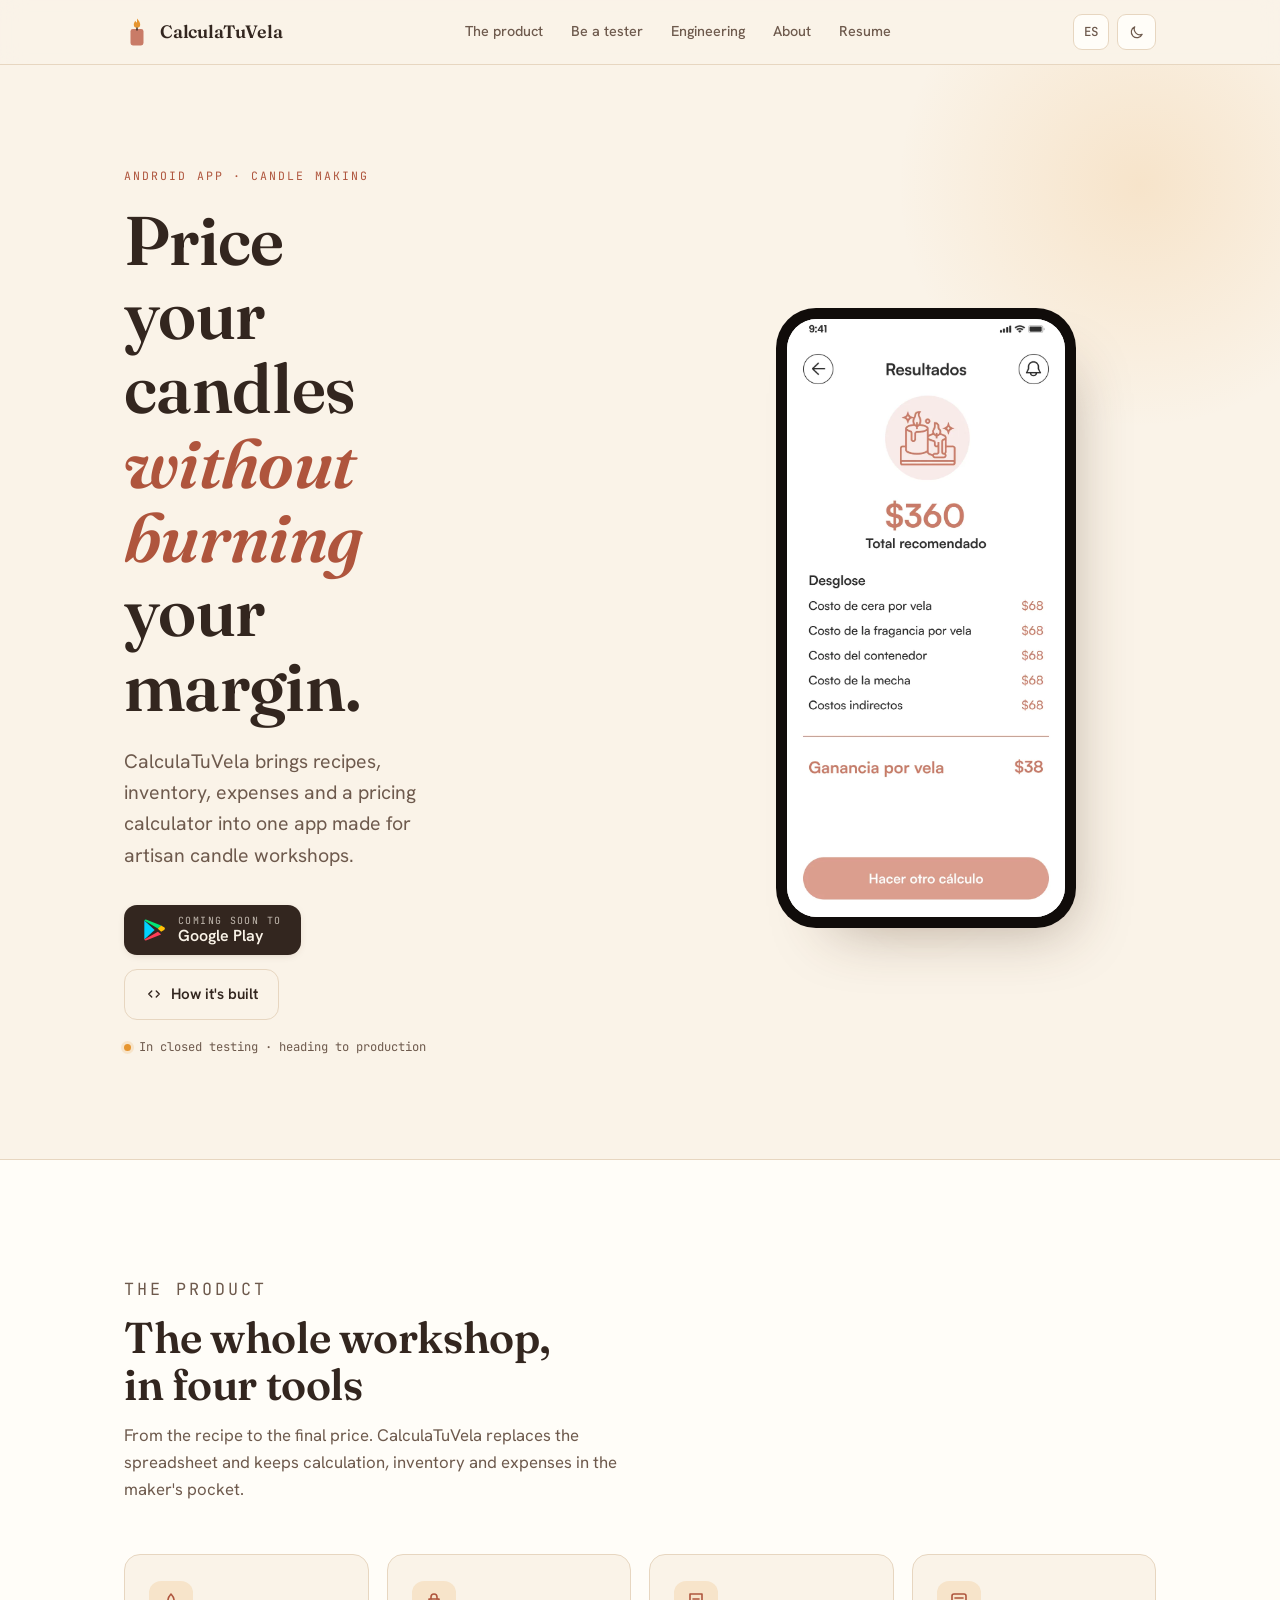
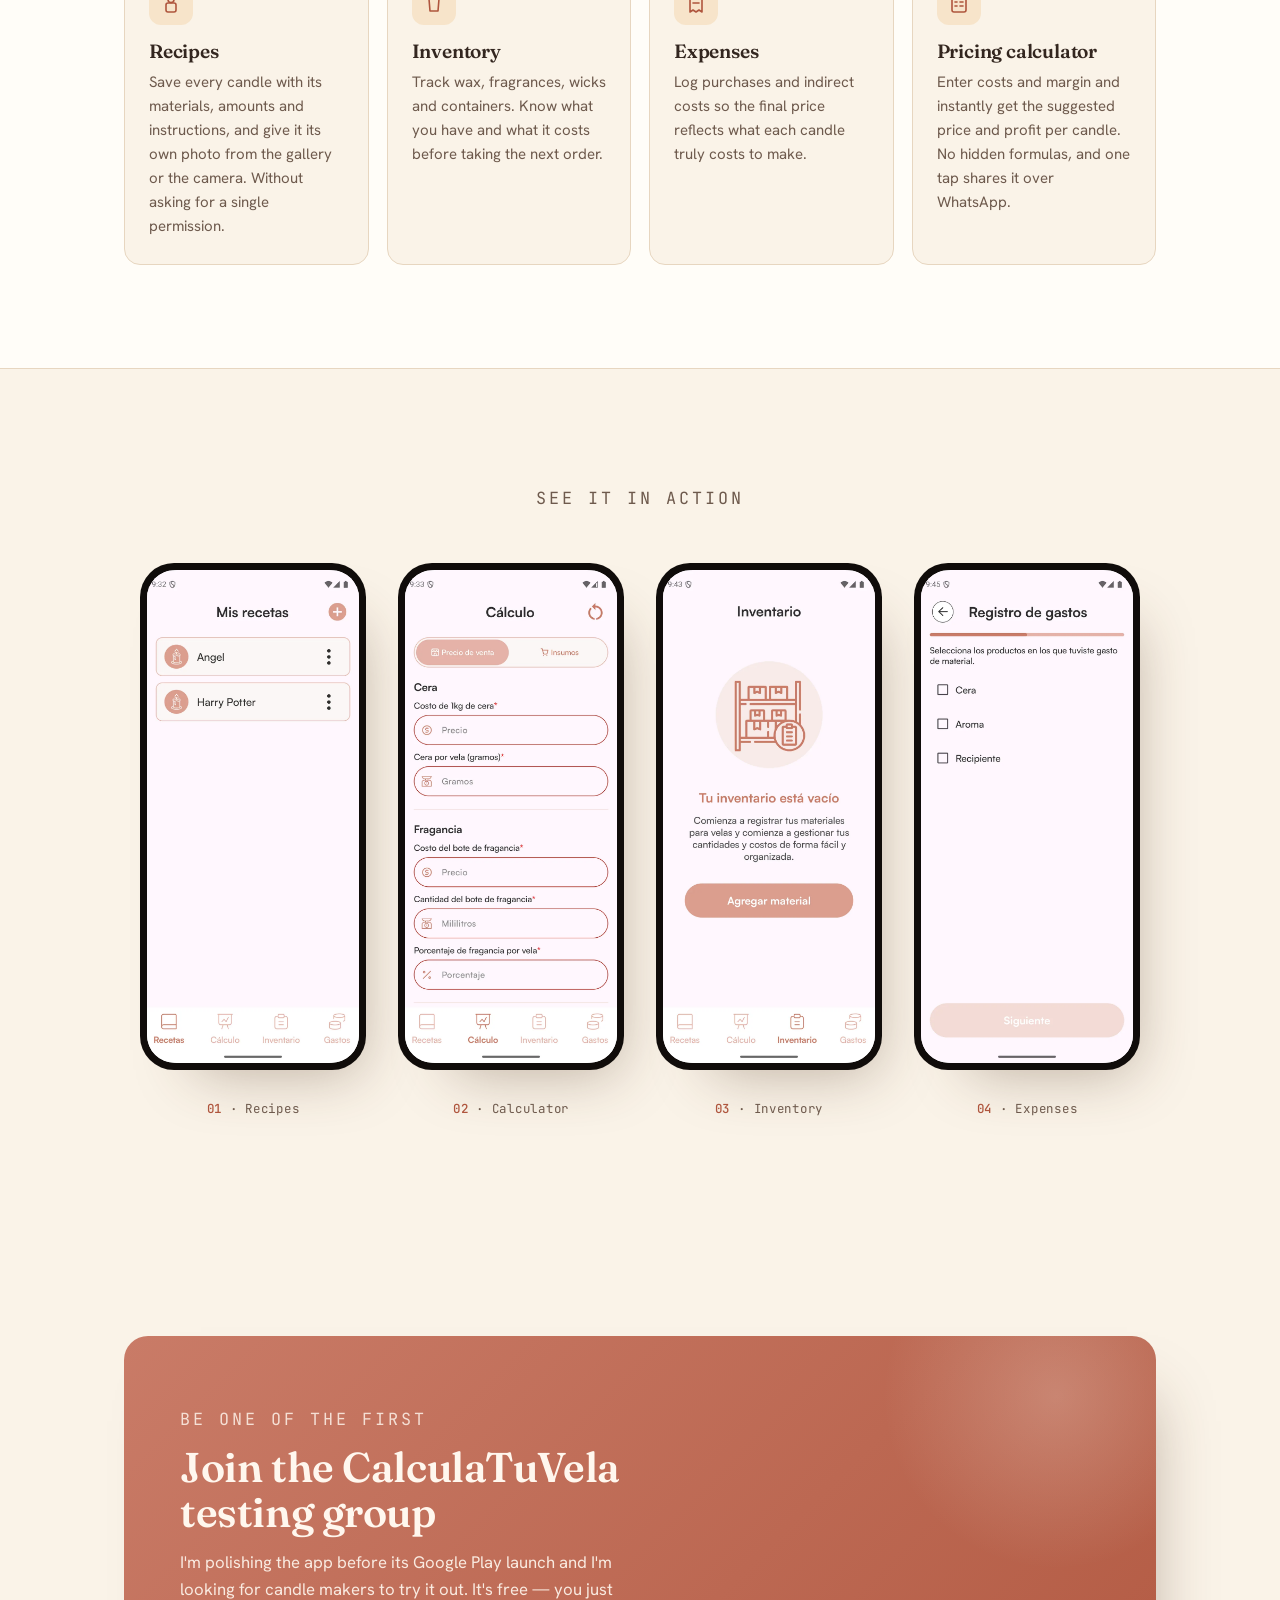
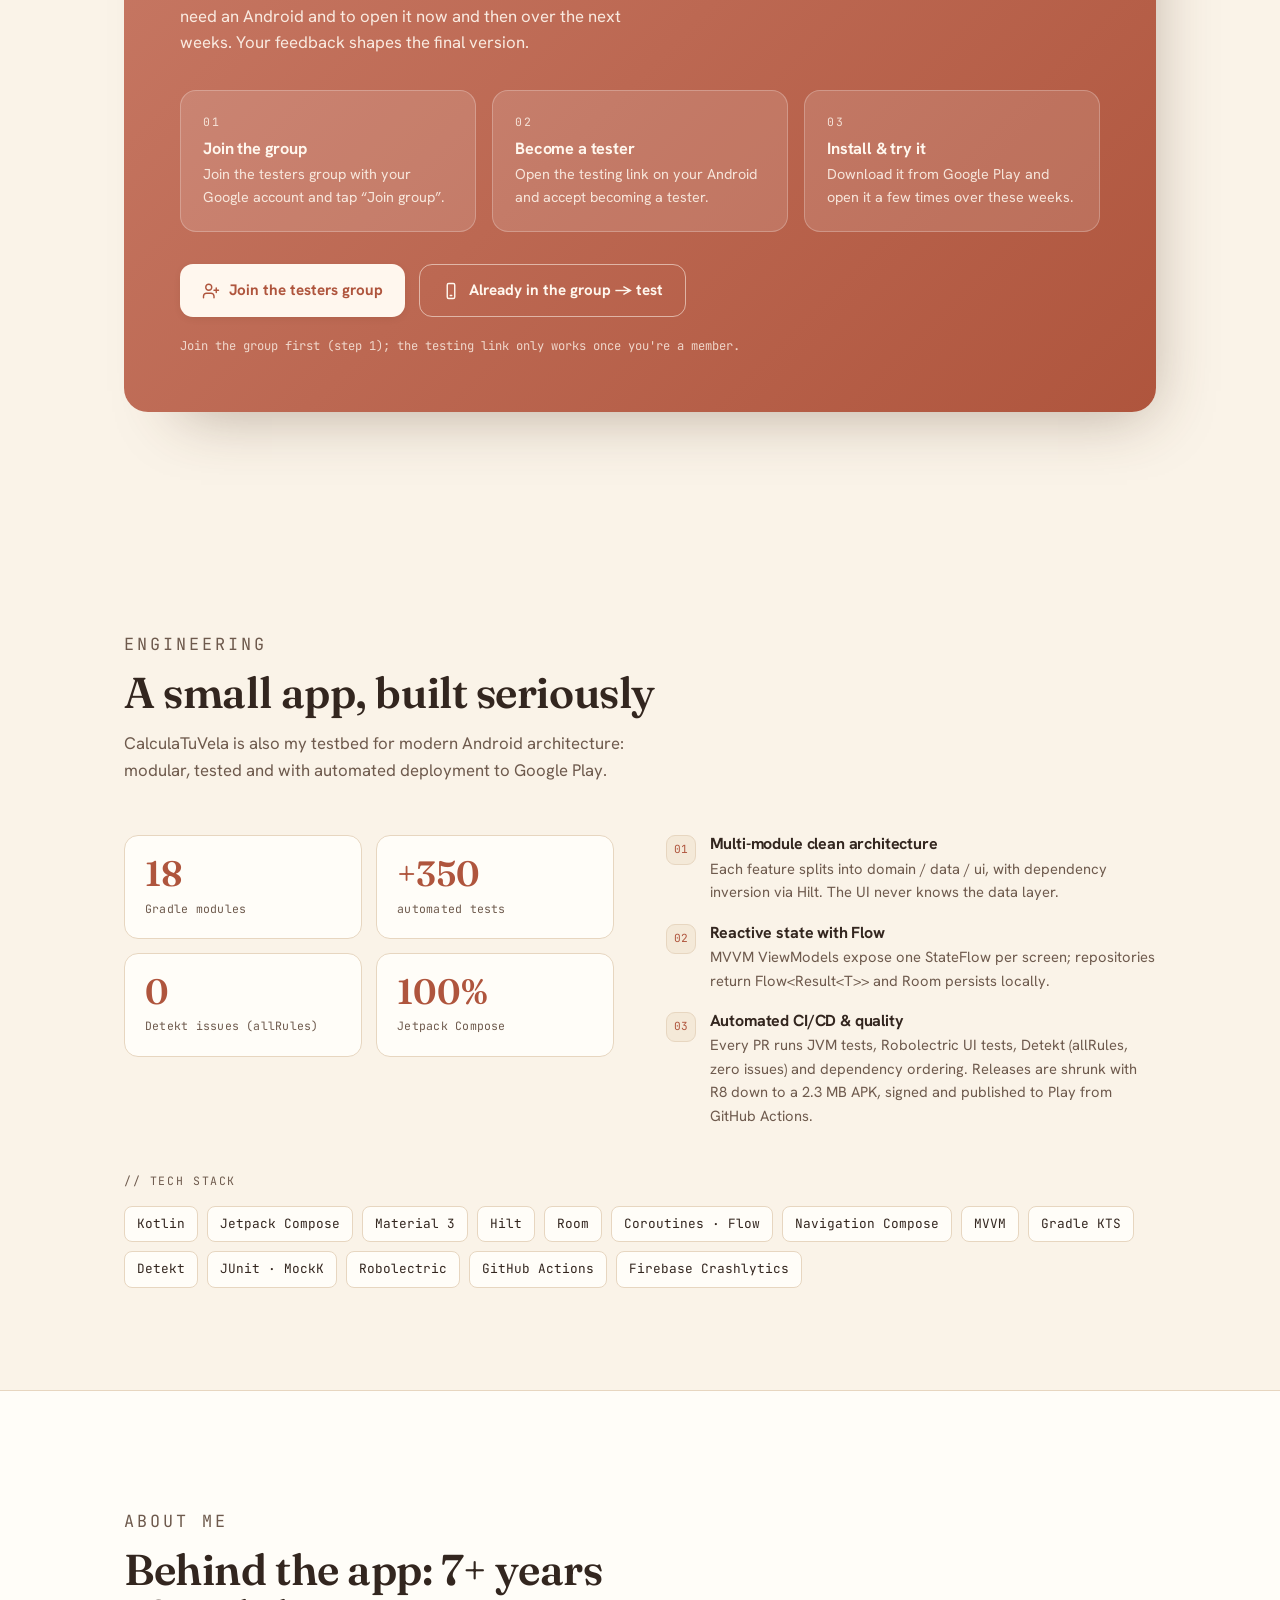
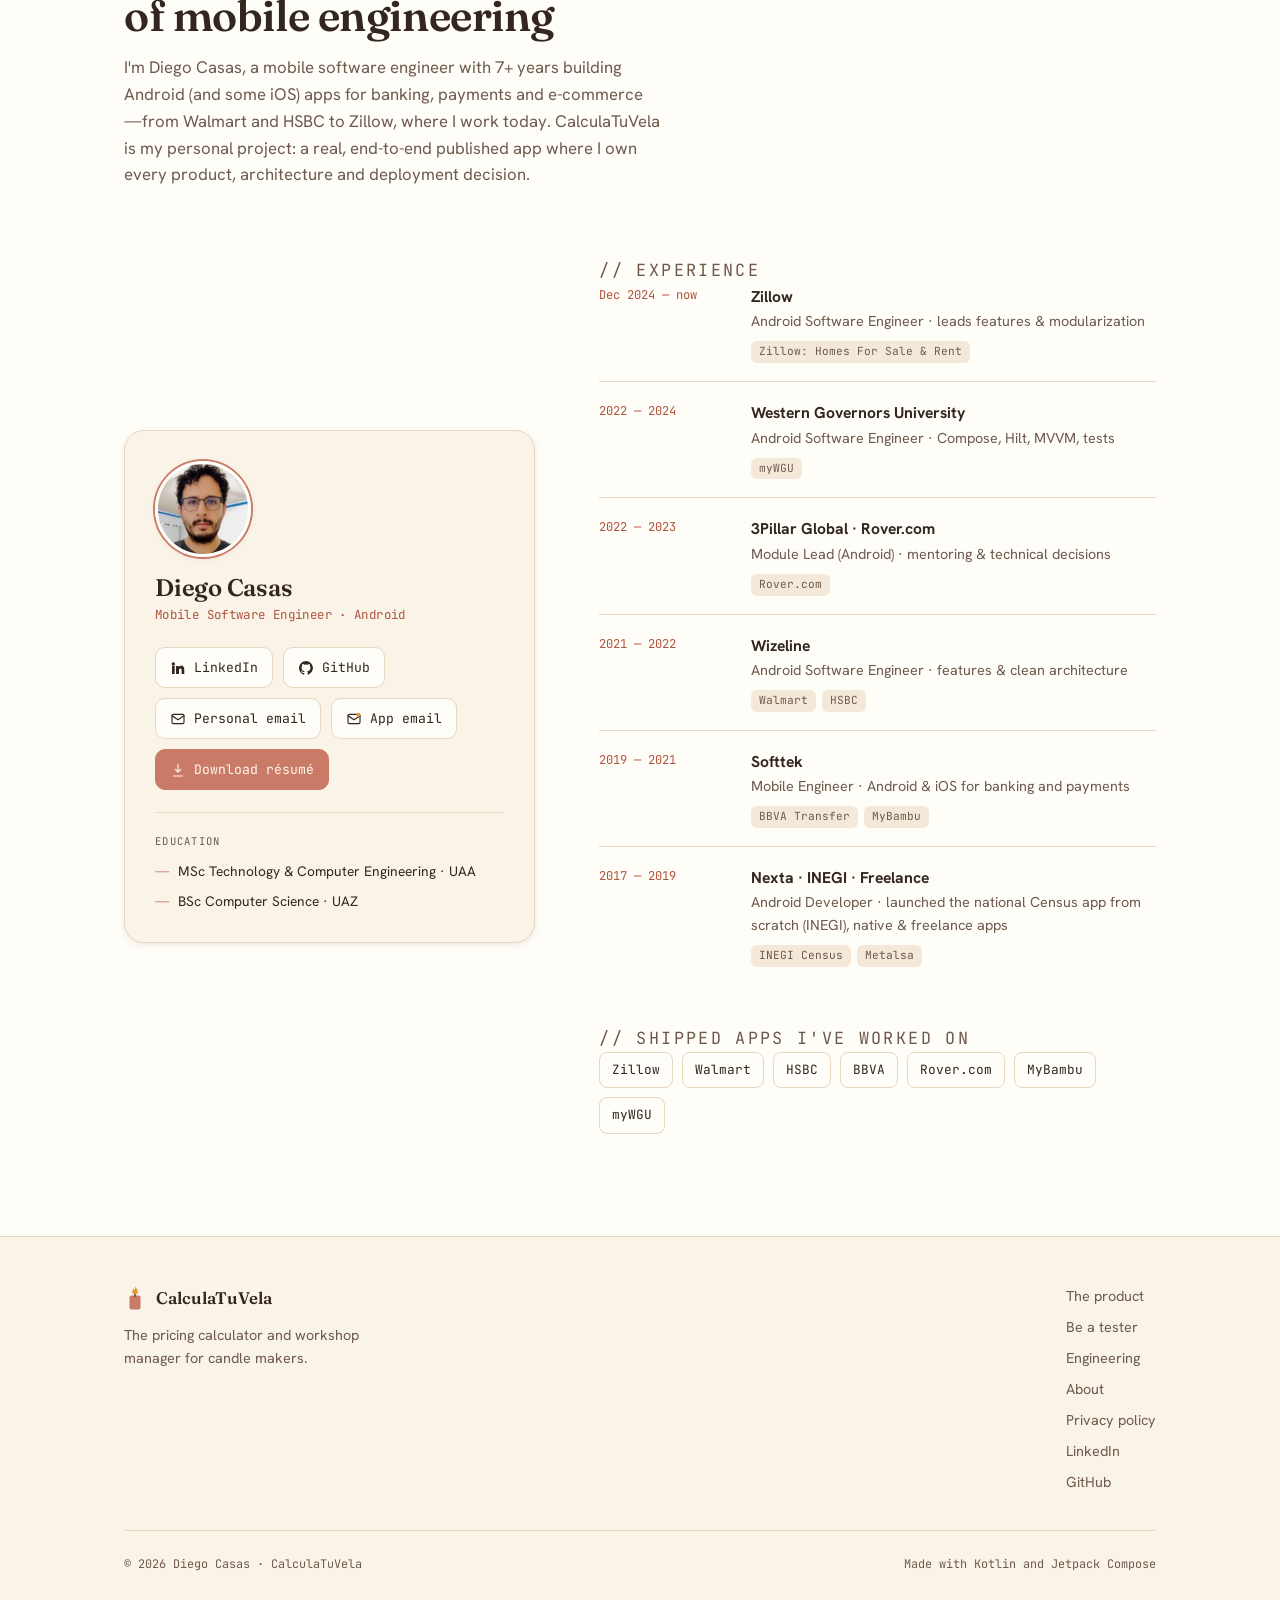
==== en/index.html @ ce098d26 "Add static English pages, social previews and lighter images - Generate en/index.html and en/privacy" ====
<!DOCTYPE html>
<html lang="en">
<head>
<meta charset="UTF-8">
<meta name="viewport" content="width=device-width, initial-scale=1.0">
<title>CalculaTuVela — App for candle makers · Diego Casas</title>
<meta name="description" content="CalculaTuVela: Android app to price candles and manage recipes, inventory and expenses for candle making. A project by Diego Casas, Android developer.">
<link rel="canonical" href="https://calculatuvela.github.io/en/">
<link rel="alternate" hreflang="es" href="https://calculatuvela.github.io/">
<link rel="alternate" hreflang="en" href="https://calculatuvela.github.io/en/">
<link rel="alternate" hreflang="x-default" href="https://calculatuvela.github.io/">
<meta property="og:type" content="website">
<meta property="og:site_name" content="CalculaTuVela">
<meta property="og:url" content="https://calculatuvela.github.io/en/">
<meta property="og:locale" content="en_US">
<meta property="og:locale:alternate" content="es_MX">
<meta property="og:title" content="CalculaTuVela — App for candle makers">
<meta property="og:description" content="Price your candles and run your workshop: recipes, inventory and expenses, in one app.">
<meta property="og:image" content="https://calculatuvela.github.io/assets/og-en.png">
<meta property="og:image:width" content="1200">
<meta property="og:image:height" content="630">
<meta property="og:image:alt" content="CalculaTuVela: Price your candles without burning your margin.">
<meta name="twitter:card" content="summary_large_image">
<meta name="theme-color" content="#FAF3E8" media="(prefers-color-scheme: light)">
<meta name="theme-color" content="#1A1411" media="(prefers-color-scheme: dark)">
<link rel="icon" href="../favicon.ico" sizes="32x32">
<link rel="icon" href="../favicon.svg" type="image/svg+xml">
<link rel="apple-touch-icon" href="../assets/apple-touch-icon.png">

<script>try { var t = localStorage.getItem('ctv-theme'); if (t) document.documentElement.setAttribute('data-theme', t); } catch (e) {}</script>
<link rel="preconnect" href="https://fonts.googleapis.com">
<link rel="preconnect" href="https://fonts.gstatic.com" crossorigin>
<link href="https://fonts.googleapis.com/css2?family=Fraunces:opsz,wght@9..144,400;9..144,500;9..144,600;9..144,900&family=Hanken+Grotesk:wght@400;500;600;700&family=JetBrains+Mono:wght@400;500&display=swap" rel="stylesheet">
<link rel="stylesheet" href="../assets/site.css">
<script src="../assets/site.js" defer></script>
<style>
  .eyebrow {
    font-family: var(--font-mono);
    font-size: 0.72rem;
    letter-spacing: 0.18em;
    text-transform: uppercase;
    color: var(--terracotta-ink);
    margin: 0;
  }

  /* ---------- Hero ---------- */
  .hero { position: relative; padding: clamp(48px, 8vw, 104px) 0 clamp(56px, 7vw, 96px); overflow: hidden; }
  .hero::before {
    content: ""; position: absolute; top: -140px; right: -120px; width: 520px; height: 520px;
    background: radial-gradient(circle, var(--flame-soft) 0%, transparent 66%);
    pointer-events: none; z-index: 0;
  }
  .hero-grid { position: relative; z-index: 1; display: grid; grid-template-columns: 1.05fr 0.95fr; gap: clamp(32px, 5vw, 72px); align-items: center; }
  .hero-copy { max-width: 34ch; }
  .hero h1 { font-size: clamp(2.6rem, 6vw, 4.3rem); font-weight: 600; margin: 18px 0 0; }
  .hero h1 .flame-word { position: relative; color: var(--terracotta-ink); font-style: italic; }
  .hero .lede { font-size: clamp(1.05rem, 1.6vw, 1.22rem); color: var(--ink-soft); margin: 22px 0 0; max-width: 42ch; }
  .cta-row { display: flex; flex-wrap: wrap; gap: 14px; margin-top: 34px; align-items: center; }
  .badge-soon {
    display: inline-flex; align-items: center; gap: 12px;
    background: var(--ink); color: var(--ground);
    padding: 11px 20px 11px 16px; border-radius: 13px; text-decoration: none;
    box-shadow: var(--shadow-sm); cursor: default;
  }
  .badge-soon .gp { width: 26px; height: 26px; flex-shrink: 0; }
  .badge-soon .bt { display: flex; flex-direction: column; line-height: 1.1; text-align: left; }
  .badge-soon .bt small { font-size: 0.62rem; letter-spacing: 0.14em; text-transform: uppercase; opacity: 0.72; font-family: var(--font-mono); }
  .badge-soon .bt strong { font-size: 1rem; font-weight: 600; }
  .btn-ghost {
    display: inline-flex; align-items: center; gap: 8px;
    padding: 12px 20px; border-radius: 13px; text-decoration: none;
    border: 1px solid var(--line); color: var(--ink); font-weight: 600; font-size: 0.95rem;
    transition: border-color .18s, background .18s;
  }
  .btn-ghost:hover { border-color: var(--terracotta); background: var(--surface); }
  .btn-ghost svg { width: 18px; height: 18px; }
  .hero-note { margin-top: 18px; font-family: var(--font-mono); font-size: 0.76rem; color: var(--ink-soft); display: flex; align-items: center; gap: 8px; }
  .hero-note .dot { width: 7px; height: 7px; border-radius: 50%; background: var(--flame); box-shadow: 0 0 0 3px var(--flame-soft); }

  /* ---------- Phone mockup ---------- */
  .phone-stage { display: flex; justify-content: center; position: relative; }
  .phone-stage::after {
    content: ""; position: absolute; inset: 10% 18% -6% 18%; z-index: -1;
    background: radial-gradient(ellipse at 50% 40%, var(--flame-soft), transparent 70%);
    filter: blur(10px);
  }
  .phone {
    width: min(300px, 78vw); aspect-ratio: 300 / 620;
    background: #100C0A; border-radius: 40px; padding: 11px;
    box-shadow: var(--shadow); position: relative; flex-shrink: 0;
  }
  .phone-screen { width: 100%; height: 100%; background: var(--surface); border-radius: 30px; overflow: hidden; display: flex; flex-direction: column; }
  .phone-shot { width: 100%; height: 100%; object-fit: cover; object-position: top center; border-radius: 30px; display: block; background: #fff; }
  .p-status { display: flex; justify-content: space-between; align-items: center; padding: 12px 18px 4px; font-family: var(--font-mono); font-size: 0.66rem; color: var(--ink-soft); }
  .p-status .sig { display: flex; gap: 4px; align-items: center; }
  .p-status .sig span { width: 4px; border-radius: 1px; background: var(--ink-soft); }
  .p-appbar { padding: 6px 18px 14px; }
  .p-appbar .k { font-family: var(--font-mono); font-size: 0.6rem; letter-spacing: 0.14em; text-transform: uppercase; color: var(--terracotta-ink); }
  .p-appbar h4 { font-family: var(--font-display); font-size: 1.15rem; margin: 2px 0 0; color: var(--ink); font-weight: 600; }
  .p-body { padding: 0 16px 16px; display: flex; flex-direction: column; gap: 10px; overflow: hidden; }
  .p-result {
    background: linear-gradient(135deg, var(--terracotta), var(--terracotta-ink));
    border-radius: 18px; padding: 16px 18px; color: #FFF7EE;
  }
  .p-result .lab { font-family: var(--font-mono); font-size: 0.6rem; letter-spacing: 0.12em; text-transform: uppercase; opacity: 0.85; }
  .p-result .big { font-family: var(--font-display); font-size: 2rem; font-weight: 600; margin-top: 2px; font-variant-numeric: tabular-nums; }
  .p-result .prof { display: flex; align-items: center; gap: 6px; margin-top: 8px; font-size: 0.72rem; background: rgba(255,255,255,0.16); width: fit-content; padding: 3px 9px; border-radius: 20px; }
  .p-lines { display: flex; flex-direction: column; gap: 2px; }
  .p-line { display: flex; justify-content: space-between; align-items: center; padding: 8px 4px; border-bottom: 1px solid var(--line); font-size: 0.78rem; }
  .p-line:last-child { border-bottom: none; }
  .p-line .nm { color: var(--ink-soft); display: flex; align-items: center; gap: 8px; }
  .p-line .nm i { width: 6px; height: 6px; border-radius: 50%; background: var(--terracotta); font-style: normal; }
  .p-line .vl { font-family: var(--font-mono); color: var(--ink); font-variant-numeric: tabular-nums; }

  /* ---------- Section frame ---------- */
  section { padding: clamp(56px, 8vw, 104px) 0; }
  .section-head { max-width: 60ch; margin-bottom: clamp(32px, 4vw, 52px); }
  .section-head h2 { font-size: clamp(1.9rem, 3.6vw, 2.7rem); margin-top: 12px; }
  .section-head p { color: var(--ink-soft); font-size: 1.05rem; margin: 14px 0 0; }
  .divider-band { border-top: 1px solid var(--line); }

  /* ---------- Features ---------- */
  #producto { background: var(--surface); border-top: 1px solid var(--line); border-bottom: 1px solid var(--line); }
  .feat-grid { display: grid; grid-template-columns: repeat(auto-fit, minmax(232px, 1fr)); gap: 18px; }
  .feat {
    background: var(--ground); border: 1px solid var(--line); border-radius: 16px; padding: 26px 24px;
    transition: transform .2s ease, border-color .2s ease, box-shadow .2s ease;
  }
  .feat:hover { transform: translateY(-4px); border-color: var(--terracotta); box-shadow: var(--shadow-sm); }
  .feat .ic { width: 44px; height: 44px; border-radius: 12px; background: var(--flame-soft); display: flex; align-items: center; justify-content: center; margin-bottom: 16px; }
  .feat .ic svg { width: 24px; height: 24px; stroke: var(--terracotta-ink); fill: none; stroke-width: 1.6; stroke-linecap: round; stroke-linejoin: round; }
  .feat h3 { font-size: 1.2rem; }
  .feat p { color: var(--ink-soft); font-size: 0.94rem; margin: 8px 0 0; }

  /* ---------- Gallery ---------- */
  #galeria { background: var(--ground); }
  .gallery { display: grid; grid-template-columns: repeat(4, 1fr); gap: clamp(16px, 3vw, 32px); max-width: 1000px; margin: 0 auto; }
  .shot-card { display: flex; flex-direction: column; align-items: center; gap: 16px; }
  .shot-frame {
    width: 100%; aspect-ratio: 1080 / 2424; background: #100C0A;
    border-radius: 34px; padding: 7px; box-shadow: var(--shadow);
    transition: transform .25s ease;
  }
  .shot-card:hover .shot-frame { transform: translateY(-6px); }
  .shot-frame img { width: 100%; height: 100%; object-fit: cover; object-position: top center; border-radius: 28px; display: block; background: #fff; }
  .shot-cap { font-family: var(--font-mono); font-size: 0.78rem; letter-spacing: 0.06em; color: var(--ink-soft); }
  .shot-cap b { color: var(--terracotta-ink); font-weight: 500; }
  @media (max-width: 900px) { .gallery { grid-template-columns: repeat(2, 1fr); max-width: 560px; gap: 28px; } }
  @media (max-width: 520px) { .gallery { grid-template-columns: 1fr; max-width: 300px; gap: 40px; } }

  /* ---------- Engineering ---------- */
  #ingenieria { background: var(--ground); }
  .eng-top { display: grid; grid-template-columns: 1fr 1fr; gap: clamp(28px, 4vw, 56px); align-items: start; }
  @media (max-width: 820px) { .eng-top { grid-template-columns: 1fr; } }
  .metrics { display: grid; grid-template-columns: repeat(2, 1fr); gap: 14px; }
  .metric { background: var(--surface); border: 1px solid var(--line); border-radius: 14px; padding: 20px; }
  .metric .n { font-family: var(--font-display); font-size: 2.2rem; font-weight: 600; color: var(--terracotta-ink); font-variant-numeric: tabular-nums; line-height: 1; }
  .metric .l { font-family: var(--font-mono); font-size: 0.72rem; color: var(--ink-soft); margin-top: 8px; letter-spacing: 0.02em; }
  .eng-points { display: flex; flex-direction: column; gap: 20px; }
  .ep { display: flex; gap: 14px; }
  .ep .bullet { flex-shrink: 0; width: 30px; height: 30px; border-radius: 9px; background: var(--surface-2); display: flex; align-items: center; justify-content: center; font-family: var(--font-mono); font-size: 0.7rem; color: var(--terracotta-ink); border: 1px solid var(--line); }
  .ep h3 { font-family: var(--font-body); font-size: 1rem; font-weight: 700; }
  .ep p { margin: 4px 0 0; color: var(--ink-soft); font-size: 0.92rem; }
  .stack { margin-top: 44px; }
  .stack .lab { font-family: var(--font-mono); font-size: 0.72rem; letter-spacing: 0.14em; text-transform: uppercase; color: var(--ink-soft); margin-bottom: 16px; }
  .chips { display: flex; flex-wrap: wrap; gap: 9px; }
  .chip {
    display: inline-block; text-decoration: none;
    font-family: var(--font-mono); font-size: 0.8rem; color: var(--ink);
    background: var(--surface); border: 1px solid var(--line); border-radius: 8px;
    padding: 7px 12px; transition: border-color .18s, color .18s;
  }
  a.chip { cursor: pointer; }
  .chip:hover { border-color: var(--terracotta); color: var(--terracotta-ink); }

  /* ---------- About ---------- */
  #sobre-mi { background: var(--surface); border-top: 1px solid var(--line); }
  .about-grid { display: grid; grid-template-columns: 0.85fr 1.15fr; gap: clamp(28px, 5vw, 64px); align-items: center; }
  @media (max-width: 760px) { .about-grid { grid-template-columns: 1fr; } }
  .about-card { background: var(--ground); border: 1px solid var(--line); border-radius: 20px; padding: 30px; box-shadow: var(--shadow-sm); }
  .avatar { width: 96px; height: 96px; border-radius: 50%; object-fit: cover; object-position: center top; display: block; margin-bottom: 18px; border: 3px solid var(--surface); box-shadow: 0 0 0 2px var(--terracotta), var(--shadow-sm); }
  .about-card h3 { font-size: 1.5rem; }
  .about-card .role { font-family: var(--font-mono); font-size: 0.78rem; color: var(--terracotta-ink); margin: 4px 0 0; letter-spacing: 0.03em; }
  .about-links { display: flex; flex-wrap: wrap; gap: 10px; margin-top: 22px; }
  .about-links a { display: inline-flex; align-items: center; gap: 8px; font-family: var(--font-mono); font-size: 0.82rem; text-decoration: none; color: var(--ink); border: 1px solid var(--line); background: var(--surface); padding: 9px 14px; border-radius: 10px; transition: border-color .18s, color .18s; }
  .about-links a:hover { border-color: var(--terracotta); color: var(--terracotta-ink); }
  .about-links a svg { width: 16px; height: 16px; }
  .about-links a.cv-btn { background: var(--terracotta); border-color: var(--terracotta); color: #FFF7EE; }
  .about-links a.cv-btn:hover { background: var(--terracotta-ink); border-color: var(--terracotta-ink); color: #FFF7EE; }
  .about-copy h2 { font-size: clamp(1.8rem, 3.4vw, 2.5rem); }
  .about-copy p { color: var(--ink-soft); font-size: 1.05rem; margin: 18px 0 0; }
  .card-edu { margin-top: 22px; padding-top: 20px; border-top: 1px solid var(--line); }
  .card-edu .lab { font-family: var(--font-mono); font-size: 0.66rem; letter-spacing: 0.12em; text-transform: uppercase; color: var(--ink-soft); margin-bottom: 10px; }
  .card-edu ul { list-style: none; margin: 0; padding: 0; display: flex; flex-direction: column; gap: 8px; }
  .card-edu li { font-size: 0.86rem; color: var(--ink); display: flex; gap: 8px; }
  .card-edu li i { color: var(--terracotta); font-style: normal; flex-shrink: 0; }

  .lab-mono { font-family: var(--font-mono); font-size: 0.72rem; letter-spacing: 0.14em; text-transform: uppercase; color: var(--ink-soft); margin: 0 0 16px; }
  .timeline { list-style: none; margin: 0; padding: 0; }
  .tl-item { display: grid; grid-template-columns: 132px 1fr; gap: 20px; padding: 18px 0; border-top: 1px solid var(--line); }
  .tl-item:first-child { border-top: none; padding-top: 0; }
  .tl-when { font-family: var(--font-mono); font-size: 0.76rem; color: var(--terracotta-ink); padding-top: 2px; }
  .tl-role { font-weight: 700; font-size: 0.98rem; color: var(--ink); }
  .tl-co { color: var(--ink-soft); font-size: 0.9rem; margin-top: 1px; }
  .tl-apps { margin-top: 8px; display: flex; flex-wrap: wrap; gap: 6px; }
  .tl-apps span { font-family: var(--font-mono); font-size: 0.7rem; color: var(--ink-soft); background: var(--surface-2); border-radius: 6px; padding: 2px 8px; }
  .apps-block { margin-top: 40px; }
  @media (max-width: 560px) { .tl-item { grid-template-columns: 1fr; gap: 6px; } }

  /* ---------- Testers CTA ---------- */
  #testers { background: var(--ground); }
  .testers-card {
    position: relative; overflow: hidden;
    background: linear-gradient(135deg, var(--terracotta), var(--terracotta-ink));
    border-radius: 24px; padding: clamp(30px, 5vw, 56px); color: #FFF7EE;
    box-shadow: var(--shadow);
  }
  .testers-card::before {
    content: ""; position: absolute; top: -120px; right: -80px; width: 360px; height: 360px;
    background: radial-gradient(circle, rgba(255,247,238,0.22), transparent 68%);
    pointer-events: none;
  }
  .testers-head { position: relative; z-index: 1; max-width: 52ch; }
  .testers-head .eyebrow { color: rgba(255,247,238,0.82); }
  .testers-head h2 { color: #FFF7EE; font-size: clamp(1.8rem, 3.4vw, 2.6rem); margin-top: 12px; }
  .testers-head p { color: rgba(255,247,238,0.9); font-size: 1.05rem; margin: 14px 0 0; }
  .tester-steps { position: relative; z-index: 1; display: grid; grid-template-columns: repeat(3, 1fr); gap: 16px; margin-top: 34px; }
  @media (max-width: 720px) { .tester-steps { grid-template-columns: 1fr; } }
  .tstep { background: rgba(255,255,255,0.13); border: 1px solid rgba(255,255,255,0.24); border-radius: 16px; padding: 22px; }
  .tstep .num { font-family: var(--font-mono); font-size: 0.72rem; letter-spacing: 0.14em; opacity: 0.82; }
  .tstep h3 { color: #FFF7EE; font-family: var(--font-body); font-size: 1.02rem; font-weight: 700; margin: 8px 0 0; }
  .tstep p { color: rgba(255,247,238,0.86); font-size: 0.9rem; margin: 6px 0 0; }
  .tester-cta { position: relative; z-index: 1; display: flex; flex-wrap: wrap; gap: 14px; margin-top: 32px; }
  .tbtn {
    display: inline-flex; align-items: center; gap: 9px; text-decoration: none;
    padding: 13px 22px; border-radius: 13px; font-weight: 700; font-size: 0.95rem;
    transition: transform .18s, background .18s, border-color .18s;
  }
  .tbtn svg { width: 18px; height: 18px; }
  .tbtn-primary { background: #FFF7EE; color: var(--terracotta-ink); box-shadow: var(--shadow-sm); }
  .tbtn-primary:hover { transform: translateY(-2px); background: #fff; }
  .tbtn-ghost { border: 1px solid rgba(255,247,238,0.55); color: #FFF7EE; }
  .tbtn-ghost:hover { border-color: #FFF7EE; background: rgba(255,255,255,0.12); }
  .tester-note { position: relative; z-index: 1; margin: 20px 0 0; font-family: var(--font-mono); font-size: 0.76rem; color: rgba(255,247,238,0.78); }

  /* ---------- Footer ---------- */
  footer { background: var(--ground); border-top: 1px solid var(--line); padding: 48px 0 40px; }
  .foot-grid { display: flex; flex-wrap: wrap; justify-content: space-between; gap: 24px; align-items: flex-start; }
  .foot-brand { display: flex; align-items: center; gap: 10px; font-family: var(--font-display); font-weight: 600; font-size: 1.05rem; }
  .foot-brand .mark { width: 22px; height: 26px; }
  .foot-links { display: flex; flex-direction: column; gap: 8px; }
  .foot-links a { color: var(--ink-soft); text-decoration: none; font-size: 0.9rem; }
  .foot-links a:hover { color: var(--terracotta-ink); }
  .foot-bottom { margin-top: 36px; padding-top: 24px; border-top: 1px solid var(--line); font-family: var(--font-mono); font-size: 0.74rem; color: var(--ink-soft); display: flex; flex-wrap: wrap; gap: 8px 18px; justify-content: space-between; }

  @media (max-width: 860px) {
    .hero-grid { grid-template-columns: 1fr; }
    .hero-copy { max-width: none; order: 1; }
    .phone-stage { order: 0; margin-bottom: 8px; }
    .hero h1 { max-width: 14ch; }
  }
</style>
</head>
<body>

<!-- Reusable candle wordmark mark -->
<svg width="0" height="0" style="position:absolute" aria-hidden="true">
  <defs>
    <symbol id="candle-mark" viewBox="0 0 26 30">
      <path class="flame-anim" d="M13 1.5c2.2 2.4 3.2 4.2 3.2 6.1a3.2 3.2 0 0 1-6.4 0c0-1.4.6-2.6 1.6-3.9.4 1 .9 1.5 1.6 1.8 0-1.4 0-2.6-.0-4.1z" fill="var(--flame)"/>
      <rect x="6.5" y="12" width="13" height="16.5" rx="2.4" fill="var(--terracotta)"/>
      <line x1="13" y1="11" x2="13" y2="13" stroke="var(--ink)" stroke-width="1.4" stroke-linecap="round"/>
    </symbol>
  </defs>
</svg>

<header class="site">
  <div class="wrap nav">
    <a class="brand" href="#top" aria-label="CalculaTuVela — home">
      <svg class="mark" aria-hidden="true"><use href="#candle-mark"/></svg>
      CalculaTuVela
    </a>
    <nav class="nav-links" aria-label="Main">
      <a href="#producto">The product</a>
      <a href="#testers">Be a tester</a>
      <a href="#ingenieria">Engineering</a>
      <a href="#sobre-mi">About</a>
      <a href="../cv.html">Resume</a>
    </nav>
    <div class="nav-tools">
      <a class="toolbtn lang-switch" href="../" hreflang="es" lang="es" aria-label="Leer en español">ES</a>
      <button class="toolbtn" id="theme-toggle" type="button" aria-label="Toggle light/dark theme">
        <svg id="theme-icon" viewBox="0 0 24 24" fill="none" stroke="currentColor" stroke-width="1.7" stroke-linecap="round" stroke-linejoin="round"></svg>
      </button>
    </div>
  </div>
</header>

<main id="top">

<!-- HERO -->
<section class="hero">
  <div class="wrap hero-grid">
    <div class="hero-copy">
      <p class="eyebrow">Android app · Candle making</p>
      <h1>Price your candles <span class='flame-word'>without burning</span> your margin.</h1>
      <p class="lede">CalculaTuVela brings recipes, inventory, expenses and a pricing calculator into one app made for artisan candle workshops.</p>
      <div class="cta-row">
        <span class="badge-soon" role="img" aria-label="Coming soon to Google Play">
          <svg class="gp" viewBox="0 0 48 48" aria-hidden="true">
            <path d="M8 6.5v35l19-17.5z" fill="#00D2FF"/>
            <path d="M8 6.5 33 21l6-5.5L11 4.5A3 3 0 0 0 8 6.5z" fill="#00E676"/>
            <path d="M8 41.5 33 27l6 5.5L11 43.5a3 3 0 0 1-3-2z" fill="#FF3D57"/>
            <path d="M33 21l6-5.5 5.5 3.2a3 3 0 0 1 0 5.2L39 27l-6-5.5 0 0z" fill="#FFC107"/>
          </svg>
          <span class="bt">
            <small>Coming soon to</small>
            <strong>Google Play</strong>
          </span>
        </span>
        <a class="btn-ghost" href="#ingenieria">
          <svg viewBox="0 0 24 24" fill="none" stroke="currentColor" stroke-width="1.8" stroke-linecap="round" stroke-linejoin="round" aria-hidden="true"><polyline points="9 8 5 12 9 16"/><polyline points="15 8 19 12 15 16"/></svg>
          <span>How it's built</span>
        </a>
      </div>
      <p class="hero-note"><span class="dot"></span><span>In closed testing · heading to production</span></p>
    </div>

    <div class="phone-stage">
      <div class="phone">
        <img class="phone-shot" src="../assets/screens/hero-resultados.webp" width="828" height="1792" alt="CalculaTuVela results screen: recommended total and profit per candle, with the cost breakdown">
      </div>
    </div>
  </div>
</section>

<!-- PRODUCT -->
<section id="producto">
  <div class="wrap">
    <div class="section-head">
      <p class="eyebrow">The product</p>
      <h2>The whole workshop, in four tools</h2>
      <p>From the recipe to the final price. CalculaTuVela replaces the spreadsheet and keeps calculation, inventory and expenses in the maker's pocket.</p>
    </div>
    <div class="feat-grid">
      <div class="feat">
        <div class="ic"><svg viewBox="0 0 24 24" aria-hidden="true"><path d="M12 3c2 2.2 3 3.9 3 5.6a3 3 0 0 1-6 0C9 6.9 10 5.2 12 3z"/><rect x="7" y="12" width="10" height="9" rx="2"/></svg></div>
        <h3>Recipes</h3>
        <p>Save every candle with its materials, amounts and instructions, and give it its own photo from the gallery or the camera. Without asking for a single permission.</p>
      </div>
      <div class="feat">
        <div class="ic"><svg viewBox="0 0 24 24" aria-hidden="true"><path d="M7 8h10l-1 12H8L7 8z"/><path d="M9 8V6a3 3 0 0 1 6 0v2"/></svg></div>
        <h3>Inventory</h3>
        <p>Track wax, fragrances, wicks and containers. Know what you have and what it costs before taking the next order.</p>
      </div>
      <div class="feat">
        <div class="ic"><svg viewBox="0 0 24 24" aria-hidden="true"><path d="M6 3h12v18l-3-2-3 2-3-2-3 2V3z"/><line x1="9" y1="8" x2="15" y2="8"/><line x1="9" y1="12" x2="15" y2="12"/></svg></div>
        <h3>Expenses</h3>
        <p>Log purchases and indirect costs so the final price reflects what each candle truly costs to make.</p>
      </div>
      <div class="feat">
        <div class="ic"><svg viewBox="0 0 24 24" aria-hidden="true"><rect x="5" y="3" width="14" height="18" rx="2"/><line x1="8" y1="7" x2="16" y2="7"/><line x1="8" y1="11" x2="10" y2="11"/><line x1="13" y1="11" x2="16" y2="11"/><line x1="8" y1="15" x2="10" y2="15"/><line x1="13" y1="15" x2="16" y2="15"/></svg></div>
        <h3>Pricing calculator</h3>
        <p>Enter costs and margin and instantly get the suggested price and profit per candle. No hidden formulas, and one tap shares it over WhatsApp.</p>
      </div>
    </div>
  </div>
</section>

<!-- GALLERY -->
<section id="galeria">
  <div class="wrap">
    <div class="section-head" style="text-align:center; margin-left:auto; margin-right:auto;">
      <p class="eyebrow">See it in action</p>
    </div>
    <div class="gallery">
      <div class="shot-card">
        <div class="shot-frame">
          <img src="../assets/screens/g-recetas.webp" width="828" height="1858" loading="lazy" alt="Candle recipe list in CalculaTuVela">
        </div>
        <p class="shot-cap"><b>01</b> · <span>Recipes</span></p>
      </div>
      <div class="shot-card">
        <div class="shot-frame">
          <img src="../assets/screens/g-calculo.webp" width="828" height="1858" loading="lazy" alt="Sale price calculator in CalculaTuVela">
        </div>
        <p class="shot-cap"><b>02</b> · <span>Calculator</span></p>
      </div>
      <div class="shot-card">
        <div class="shot-frame">
          <img src="../assets/screens/g-inventario.webp" width="828" height="1858" loading="lazy" alt="Materials inventory in CalculaTuVela">
        </div>
        <p class="shot-cap"><b>03</b> · <span>Inventory</span></p>
      </div>
      <div class="shot-card">
        <div class="shot-frame">
          <img src="../assets/screens/g-gastos.webp" width="828" height="1858" loading="lazy" alt="Expense tracking in CalculaTuVela">
        </div>
        <p class="shot-cap"><b>04</b> · <span>Expenses</span></p>
      </div>
    </div>
  </div>
</section>

<!-- TESTERS -->
<section id="testers">
  <div class="wrap">
    <div class="testers-card">
      <div class="testers-head">
        <p class="eyebrow">Be one of the first</p>
        <h2>Join the CalculaTuVela testing group</h2>
        <p>I'm polishing the app before its Google Play launch and I'm looking for candle makers to try it out. It's free — you just need an Android and to open it now and then over the next weeks. Your feedback shapes the final version.</p>
      </div>

      <div class="tester-steps">
        <div class="tstep">
          <div class="num">01</div>
          <h3>Join the group</h3>
          <p>Join the testers group with your Google account and tap “Join group”.</p>
        </div>
        <div class="tstep">
          <div class="num">02</div>
          <h3>Become a tester</h3>
          <p>Open the testing link on your Android and accept becoming a tester.</p>
        </div>
        <div class="tstep">
          <div class="num">03</div>
          <h3>Install &amp; try it</h3>
          <p>Download it from Google Play and open it a few times over these weeks.</p>
        </div>
      </div>

      <div class="tester-cta">
        <a class="tbtn tbtn-primary" href="https://groups.google.com/g/testers-calculatuvela" target="_blank" rel="noopener">
          <svg viewBox="0 0 24 24" fill="none" stroke="currentColor" stroke-width="1.9" stroke-linecap="round" stroke-linejoin="round" aria-hidden="true"><path d="M16 21v-2a4 4 0 0 0-4-4H6a4 4 0 0 0-4 4v2"/><circle cx="9" cy="7" r="4"/><path d="M19 8v6M22 11h-6"/></svg>
          <span>Join the testers group</span>
        </a>
        <a class="tbtn tbtn-ghost" href="https://play.google.com/apps/testing/com.diegocasas.calculatuvela" target="_blank" rel="noopener">
          <svg viewBox="0 0 24 24" fill="none" stroke="currentColor" stroke-width="1.9" stroke-linecap="round" stroke-linejoin="round" aria-hidden="true"><rect x="7" y="2" width="10" height="20" rx="2"/><line x1="11" y1="18" x2="13" y2="18"/></svg>
          <span>Already in the group → test</span>
        </a>
      </div>
      <p class="tester-note">Join the group first (step 1); the testing link only works once you're a member.</p>
    </div>
  </div>
</section>

<!-- ENGINEERING -->
<section id="ingenieria">
  <div class="wrap">
    <div class="section-head">
      <p class="eyebrow">Engineering</p>
      <h2>A small app, built seriously</h2>
      <p>CalculaTuVela is also my testbed for modern Android architecture: modular, tested and with automated deployment to Google Play.</p>
    </div>

    <div class="eng-top">
      <div class="metrics">
        <div class="metric"><div class="n">18</div><div class="l">Gradle modules</div></div>
        <div class="metric"><div class="n">+350</div><div class="l">automated tests</div></div>
        <div class="metric"><div class="n">0</div><div class="l">Detekt issues (allRules)</div></div>
        <div class="metric"><div class="n">100%</div><div class="l">Jetpack Compose</div></div>
      </div>

      <div class="eng-points">
        <div class="ep">
          <span class="bullet">01</span>
          <div>
            <h3>Multi-module clean architecture</h3>
            <p>Each feature splits into domain / data / ui, with dependency inversion via Hilt. The UI never knows the data layer.</p>
          </div>
        </div>
        <div class="ep">
          <span class="bullet">02</span>
          <div>
            <h3>Reactive state with Flow</h3>
            <p>MVVM ViewModels expose one StateFlow per screen; repositories return Flow&lt;Result&lt;T&gt;&gt; and Room persists locally.</p>
          </div>
        </div>
        <div class="ep">
          <span class="bullet">03</span>
          <div>
            <h3>Automated CI/CD &amp; quality</h3>
            <p>Every PR runs JVM tests, Robolectric UI tests, Detekt (allRules, zero issues) and dependency ordering. Releases are shrunk with R8 down to a 2.3 MB APK, signed and published to Play from GitHub Actions.</p>
          </div>
        </div>
      </div>
    </div>

    <div class="stack">
      <div class="lab">// tech stack</div>
      <div class="chips">
        <span class="chip">Kotlin</span>
        <span class="chip">Jetpack Compose</span>
        <span class="chip">Material 3</span>
        <span class="chip">Hilt</span>
        <span class="chip">Room</span>
        <span class="chip">Coroutines · Flow</span>
        <span class="chip">Navigation Compose</span>
        <span class="chip">MVVM</span>
        <span class="chip">Gradle KTS</span>
        <span class="chip">Detekt</span>
        <span class="chip">JUnit · MockK</span>
        <span class="chip">Robolectric</span>
        <span class="chip">GitHub Actions</span>
        <span class="chip">Firebase Crashlytics</span>
      </div>
    </div>
  </div>
</section>

<!-- ABOUT -->
<section id="sobre-mi">
  <div class="wrap">
    <div class="section-head">
      <p class="eyebrow">About me</p>
      <h2>Behind the app: 7+ years of mobile engineering</h2>
      <p>I'm Diego Casas, a mobile software engineer with 7+ years building Android (and some iOS) apps for banking, payments and e-commerce —from Walmart and HSBC to Zillow, where I work today. CalculaTuVela is my personal project: a real, end-to-end published app where I own every product, architecture and deployment decision.</p>
    </div>

    <div class="about-grid">
      <div class="about-card">
        <img class="avatar" src="../assets/diego.webp" width="96" height="96" alt="Photo of Diego Casas">
        <h3>Diego Casas</h3>
        <p class="role">Mobile Software Engineer · Android</p>
        <div class="about-links">
          <a href="https://www.linkedin.com/in/diegocasas90/" target="_blank" rel="noopener">
            <svg viewBox="0 0 24 24" fill="currentColor" aria-hidden="true"><path d="M4.98 3.5A2.5 2.5 0 1 0 5 8.5a2.5 2.5 0 0 0 0-5zM3 9h4v12H3zM9 9h3.8v1.65h.05c.53-1 1.83-2.05 3.77-2.05 4.03 0 4.78 2.65 4.78 6.1V21h-4v-5.4c0-1.3 0-2.95-1.8-2.95-1.8 0-2.07 1.4-2.07 2.85V21H9z"/></svg>
            LinkedIn
          </a>
          <a href="https://github.com/akre8591" target="_blank" rel="noopener">
            <svg viewBox="0 0 24 24" fill="currentColor" aria-hidden="true"><path d="M12 1.5a10.5 10.5 0 0 0-3.32 20.47c.52.1.71-.23.71-.5v-1.94c-2.9.63-3.52-1.24-3.52-1.24-.47-1.2-1.16-1.52-1.16-1.52-.95-.65.07-.64.07-.64 1.05.08 1.6 1.08 1.6 1.08.93 1.6 2.45 1.14 3.05.87.09-.68.37-1.14.66-1.4-2.32-.26-4.76-1.16-4.76-5.16 0-1.14.4-2.07 1.07-2.8-.11-.26-.47-1.32.1-2.75 0 0 .88-.28 2.87 1.07a9.9 9.9 0 0 1 5.22 0c2-1.35 2.87-1.07 2.87-1.07.57 1.43.21 2.49.1 2.75.67.73 1.07 1.66 1.07 2.8 0 4.01-2.45 4.9-4.78 5.16.38.32.71.95.71 1.92v2.85c0 .28.19.61.72.5A10.5 10.5 0 0 0 12 1.5z"/></svg>
            GitHub
          </a>
          <a href="mailto:casas.diego@outlook.com" title="casas.diego@outlook.com">
            <svg viewBox="0 0 24 24" fill="none" stroke="currentColor" stroke-width="1.7" stroke-linecap="round" stroke-linejoin="round" aria-hidden="true"><rect x="3" y="5" width="18" height="14" rx="2"/><path d="m3 7 9 6 9-6"/></svg>
            <span>Personal email</span>
          </a>
          <a href="mailto:calculatuvela@gmail.com" title="calculatuvela@gmail.com">
            <svg viewBox="0 0 24 24" fill="none" stroke="currentColor" stroke-width="1.7" stroke-linecap="round" stroke-linejoin="round" aria-hidden="true"><rect x="3" y="5" width="18" height="14" rx="2"/><path d="m3 7 9 6 9-6"/><circle cx="18.5" cy="5.5" r="3" fill="var(--flame)" stroke="none"/></svg>
            <span>App email</span>
          </a>
          <a href="../DiegoCasas-CV.pdf" download class="cv-btn">
            <svg viewBox="0 0 24 24" fill="none" stroke="currentColor" stroke-width="1.7" stroke-linecap="round" stroke-linejoin="round" aria-hidden="true"><path d="M12 3v12"/><path d="m8 11 4 4 4-4"/><path d="M5 21h14"/></svg>
            <span>Download résumé</span>
          </a>
        </div>
        <div class="card-edu">
          <div class="lab">Education</div>
          <ul>
            <li><i>—</i><span>MSc Technology &amp; Computer Engineering · UAA</span></li>
            <li><i>—</i><span>BSc Computer Science · UAZ</span></li>
          </ul>
        </div>
      </div>

      <div class="about-copy">
        <p class="lab-mono">// experience</p>
        <ul class="timeline">
          <li class="tl-item">
            <div class="tl-when"><span>Dec 2024 — now</span></div>
            <div class="tl-what">
              <div class="tl-role">Zillow</div>
              <div class="tl-co">Android Software Engineer · leads features &amp; modularization</div>
              <div class="tl-apps"><span>Zillow: Homes For Sale &amp; Rent</span></div>
            </div>
          </li>
          <li class="tl-item">
            <div class="tl-when">2022 — 2024</div>
            <div class="tl-what">
              <div class="tl-role">Western Governors University</div>
              <div class="tl-co">Android Software Engineer · Compose, Hilt, MVVM, tests</div>
              <div class="tl-apps"><span>myWGU</span></div>
            </div>
          </li>
          <li class="tl-item">
            <div class="tl-when">2022 — 2023</div>
            <div class="tl-what">
              <div class="tl-role">3Pillar Global · Rover.com</div>
              <div class="tl-co">Module Lead (Android) · mentoring &amp; technical decisions</div>
              <div class="tl-apps"><span>Rover.com</span></div>
            </div>
          </li>
          <li class="tl-item">
            <div class="tl-when">2021 — 2022</div>
            <div class="tl-what">
              <div class="tl-role">Wizeline</div>
              <div class="tl-co">Android Software Engineer · features &amp; clean architecture</div>
              <div class="tl-apps"><span>Walmart</span><span>HSBC</span></div>
            </div>
          </li>
          <li class="tl-item">
            <div class="tl-when">2019 — 2021</div>
            <div class="tl-what">
              <div class="tl-role">Softtek</div>
              <div class="tl-co">Mobile Engineer · Android &amp; iOS for banking and payments</div>
              <div class="tl-apps"><span>BBVA Transfer</span><span>MyBambu</span></div>
            </div>
          </li>
          <li class="tl-item">
            <div class="tl-when">2017 — 2019</div>
            <div class="tl-what">
              <div class="tl-role">Nexta · INEGI · Freelance</div>
              <div class="tl-co">Android Developer · launched the national Census app from scratch (INEGI), native &amp; freelance apps</div>
              <div class="tl-apps"><span>INEGI Census</span><span>Metalsa</span></div>
            </div>
          </li>
        </ul>

        <div class="apps-block">
          <p class="lab-mono">// shipped apps I've worked on</p>
          <div class="chips">
            <a class="chip" href="https://play.google.com/store/apps/details?id=com.zillow.android.zillowmap" target="_blank" rel="noopener">Zillow</a>
            <a class="chip" href="https://play.google.com/store/apps/details?id=com.walmart.mg" target="_blank" rel="noopener">Walmart</a>
            <a class="chip" href="https://play.google.com/store/apps/details?id=mx.hsbc.hsbcmexico" target="_blank" rel="noopener">HSBC</a>
            <a class="chip" href="https://play.google.com/store/apps/details?id=com.bancomer.mbanking" target="_blank" rel="noopener">BBVA</a>
            <a class="chip" href="https://play.google.com/store/apps/details?id=com.rover.android" target="_blank" rel="noopener">Rover.com</a>
            <span class="chip">MyBambu</span>
            <a class="chip" href="https://play.google.com/store/apps/details?id=edu.wgu.students.android" target="_blank" rel="noopener">myWGU</a>
          </div>
        </div>
      </div>
    </div>
  </div>
</section>

</main>

<footer>
  <div class="wrap">
    <div class="foot-grid">
      <div>
        <div class="foot-brand">
          <svg class="mark" aria-hidden="true"><use href="#candle-mark"/></svg>
          CalculaTuVela
        </div>
        <p style="color:var(--ink-soft); font-size:0.9rem; margin:12px 0 0; max-width:32ch;">The pricing calculator and workshop manager for candle makers.</p>
      </div>
      <div class="foot-links">
        <a href="#producto">The product</a>
        <a href="#testers">Be a tester</a>
        <a href="#ingenieria">Engineering</a>
        <a href="#sobre-mi">About</a>
        <a href="privacy-policy.html">Privacy policy</a>
        <a href="https://www.linkedin.com/in/diegocasas90/" target="_blank" rel="noopener">LinkedIn</a>
        <a href="https://github.com/akre8591" target="_blank" rel="noopener">GitHub</a>
      </div>
    </div>
    <div class="foot-bottom">
      <span>© <span id="year"></span> Diego Casas · CalculaTuVela</span>
      <span>Made with Kotlin and Jetpack Compose</span>
    </div>
  </div>
</footer>

</body>
</html>
---- assets/site.css ----
/* Shared by every page: color tokens, base styles and the site header. */
:root {
  color-scheme: light;
  --ground: #FAF3E8;
  --surface: #FFFDF8;
  --surface-2: #F4E9D8;
  --ink: #33261F;
  --ink-soft: #6E5A4D;
  --line: #E7D6C0;
  --terracotta: #C97B67;
  --terracotta-ink: #AF553D;
  --flame: #E6952F;
  --flame-soft: rgba(230, 149, 47, 0.16);
  --shadow: 24px 32px 60px -32px rgba(80, 50, 30, 0.38);
  --shadow-sm: 0 2px 10px -4px rgba(80, 50, 30, 0.28);

  --font-display: "Fraunces", Georgia, "Times New Roman", serif;
  --font-body: "Hanken Grotesk", -apple-system, BlinkMacSystemFont, "Segoe UI", Roboto, sans-serif;
  --font-mono: "JetBrains Mono", ui-monospace, "SF Mono", Menlo, monospace;

  --maxw: 1080px;
}
@media (prefers-color-scheme: dark) {
  :root:not([data-theme="light"]) {
    color-scheme: dark;
    --ground: #1A1411;
    --surface: #241C17;
    --surface-2: #2E2318;
    --ink: #F0E5D6;
    --ink-soft: #B6A18E;
    --line: #3A2C22;
    --terracotta: #DB8E77;
    --terracotta-ink: #E4A48F;
    --flame: #F0B45C;
    --flame-soft: rgba(240, 180, 92, 0.14);
    --shadow: 24px 32px 70px -30px rgba(0, 0, 0, 0.7);
    --shadow-sm: 0 2px 12px -4px rgba(0, 0, 0, 0.6);
  }
}
:root[data-theme="dark"] {
  color-scheme: dark;
  --ground: #1A1411;
  --surface: #241C17;
  --surface-2: #2E2318;
  --ink: #F0E5D6;
  --ink-soft: #B6A18E;
  --line: #3A2C22;
  --terracotta: #DB8E77;
  --terracotta-ink: #E4A48F;
  --flame: #F0B45C;
  --flame-soft: rgba(240, 180, 92, 0.14);
  --shadow: 24px 32px 70px -30px rgba(0, 0, 0, 0.7);
  --shadow-sm: 0 2px 12px -4px rgba(0, 0, 0, 0.6);
}

* { box-sizing: border-box; }
html { scroll-behavior: smooth; }
@media (prefers-reduced-motion: reduce) {
  html { scroll-behavior: auto; }
  *, *::before, *::after { animation-duration: 0.001ms !important; animation-iteration-count: 1 !important; transition-duration: 0.001ms !important; }
}
body {
  margin: 0;
  font-family: var(--font-body);
  background: var(--ground);
  color: var(--ink);
  line-height: 1.6;
  -webkit-font-smoothing: antialiased;
  text-rendering: optimizeLegibility;
  overflow-x: hidden;
}
.wrap { width: 100%; max-width: var(--maxw); margin: 0 auto; padding: 0 24px; }
a { color: var(--terracotta-ink); }
h1, h2, h3 { font-family: var(--font-display); font-weight: 600; line-height: 1.08; text-wrap: balance; margin: 0; letter-spacing: -0.01em; }
::selection { background: var(--flame); color: #1A1411; }
:focus-visible { outline: 2.5px solid var(--flame); outline-offset: 3px; border-radius: 3px; }

/* ---------- Header ---------- */
header.site {
  position: sticky; top: 0; z-index: 50;
  background: color-mix(in srgb, var(--ground) 86%, transparent);
  backdrop-filter: blur(12px) saturate(1.1);
  border-bottom: 1px solid var(--line);
}
.nav { display: flex; align-items: center; justify-content: space-between; height: 64px; }
.brand { display: flex; align-items: center; gap: 10px; font-family: var(--font-display); font-weight: 600; font-size: 1.12rem; color: var(--ink); text-decoration: none; letter-spacing: -0.01em; }
.brand .mark { width: 26px; height: 30px; flex-shrink: 0; }
.nav-links { display: flex; align-items: center; gap: 4px; }
.nav-links a { color: var(--ink-soft); text-decoration: none; font-size: 0.9rem; font-weight: 500; padding: 8px 12px; border-radius: 8px; transition: color .18s, background .18s; }
.nav-links a:hover { color: var(--ink); background: var(--surface-2); }
.nav-tools { display: flex; align-items: center; gap: 8px; }
.toolbtn {
  display: inline-flex; align-items: center; justify-content: center; gap: 6px;
  height: 36px; min-width: 36px; padding: 0 10px;
  border: 1px solid var(--line); background: var(--surface); color: var(--ink-soft);
  border-radius: 9px; cursor: pointer; font-family: var(--font-mono); font-size: 0.78rem; font-weight: 500;
  text-decoration: none;
  transition: color .18s, border-color .18s, background .18s;
}
.toolbtn:hover { color: var(--ink); border-color: var(--terracotta); }
.toolbtn svg { width: 17px; height: 17px; display: block; }
@media (max-width: 720px) { .nav-links { display: none; } }

/* flame flicker on the wordmark candle */
@keyframes flicker { 0%,100% { opacity: 1; transform: scaleY(1); } 45% { opacity: 0.82; transform: scaleY(0.94); } 70% { opacity: 0.95; transform: scaleY(1.03); } }
.flame-anim { transform-origin: center bottom; animation: flicker 2.8s ease-in-out infinite; }
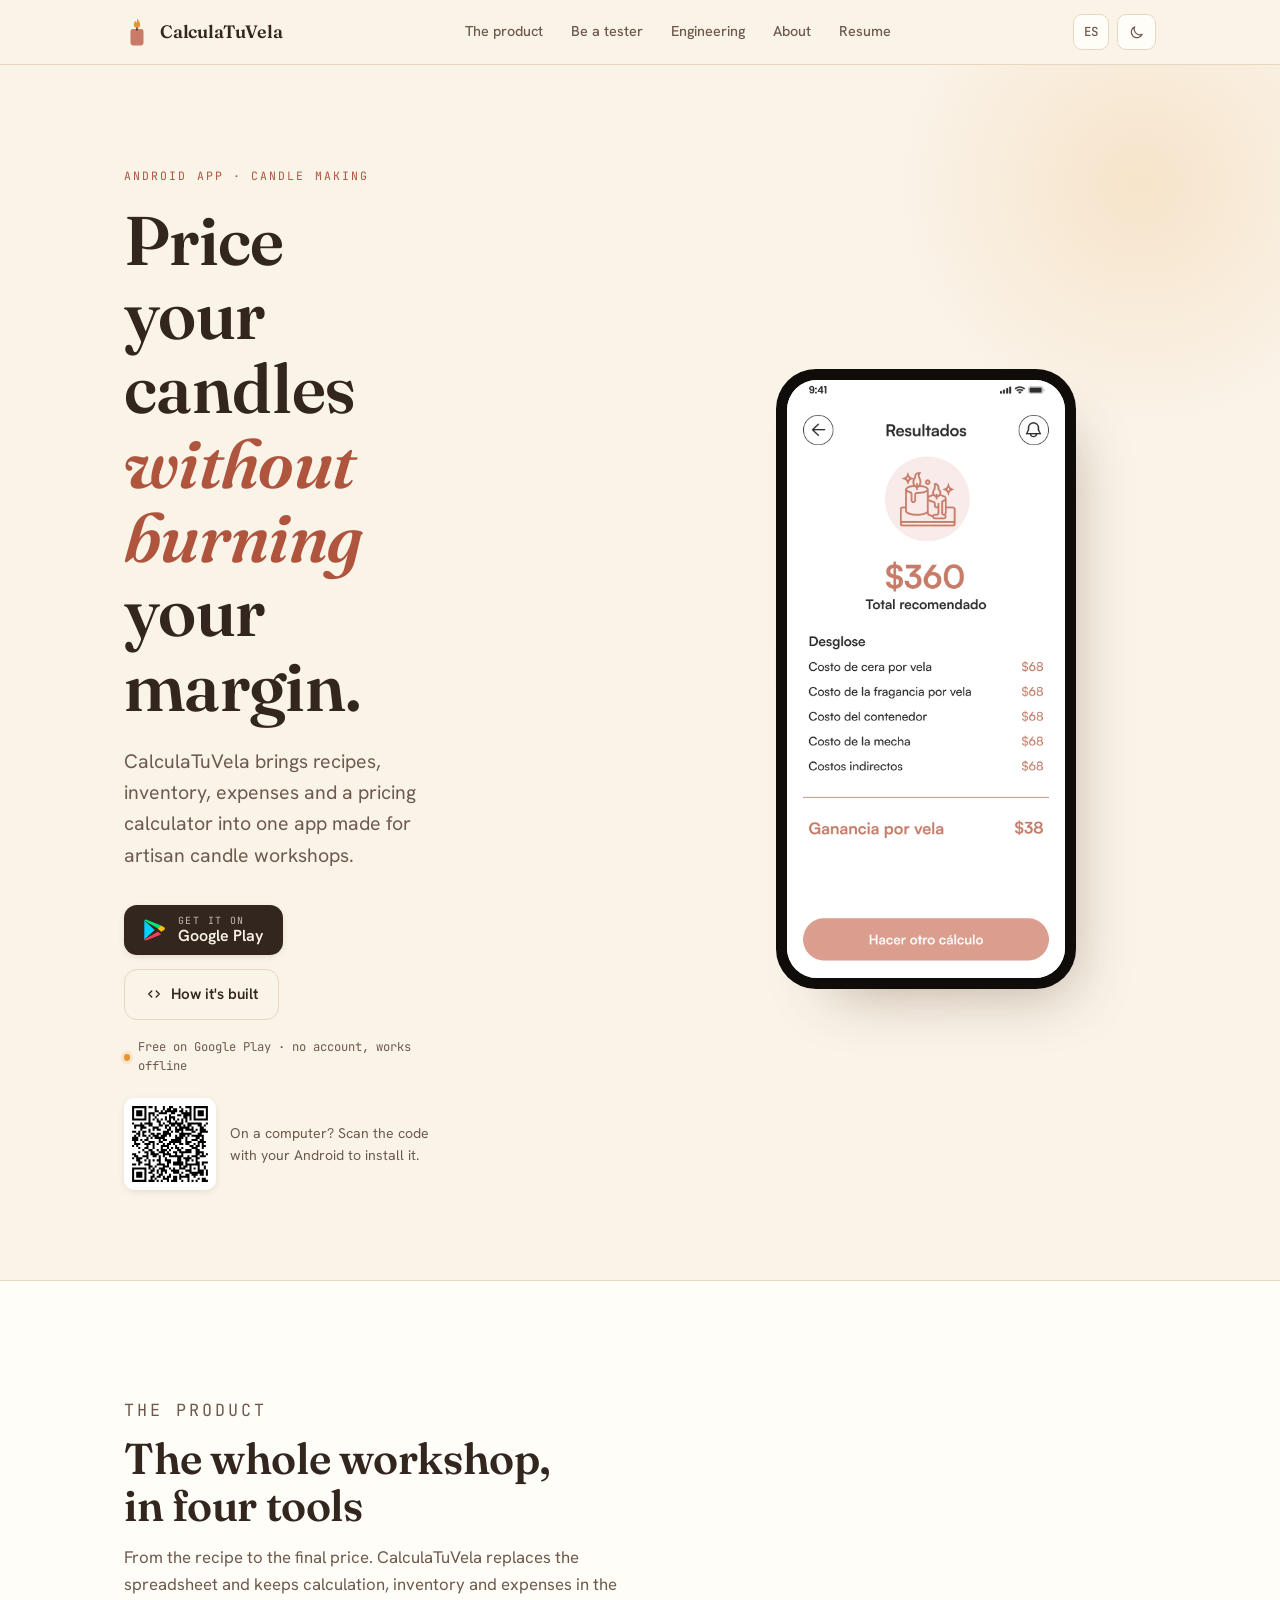
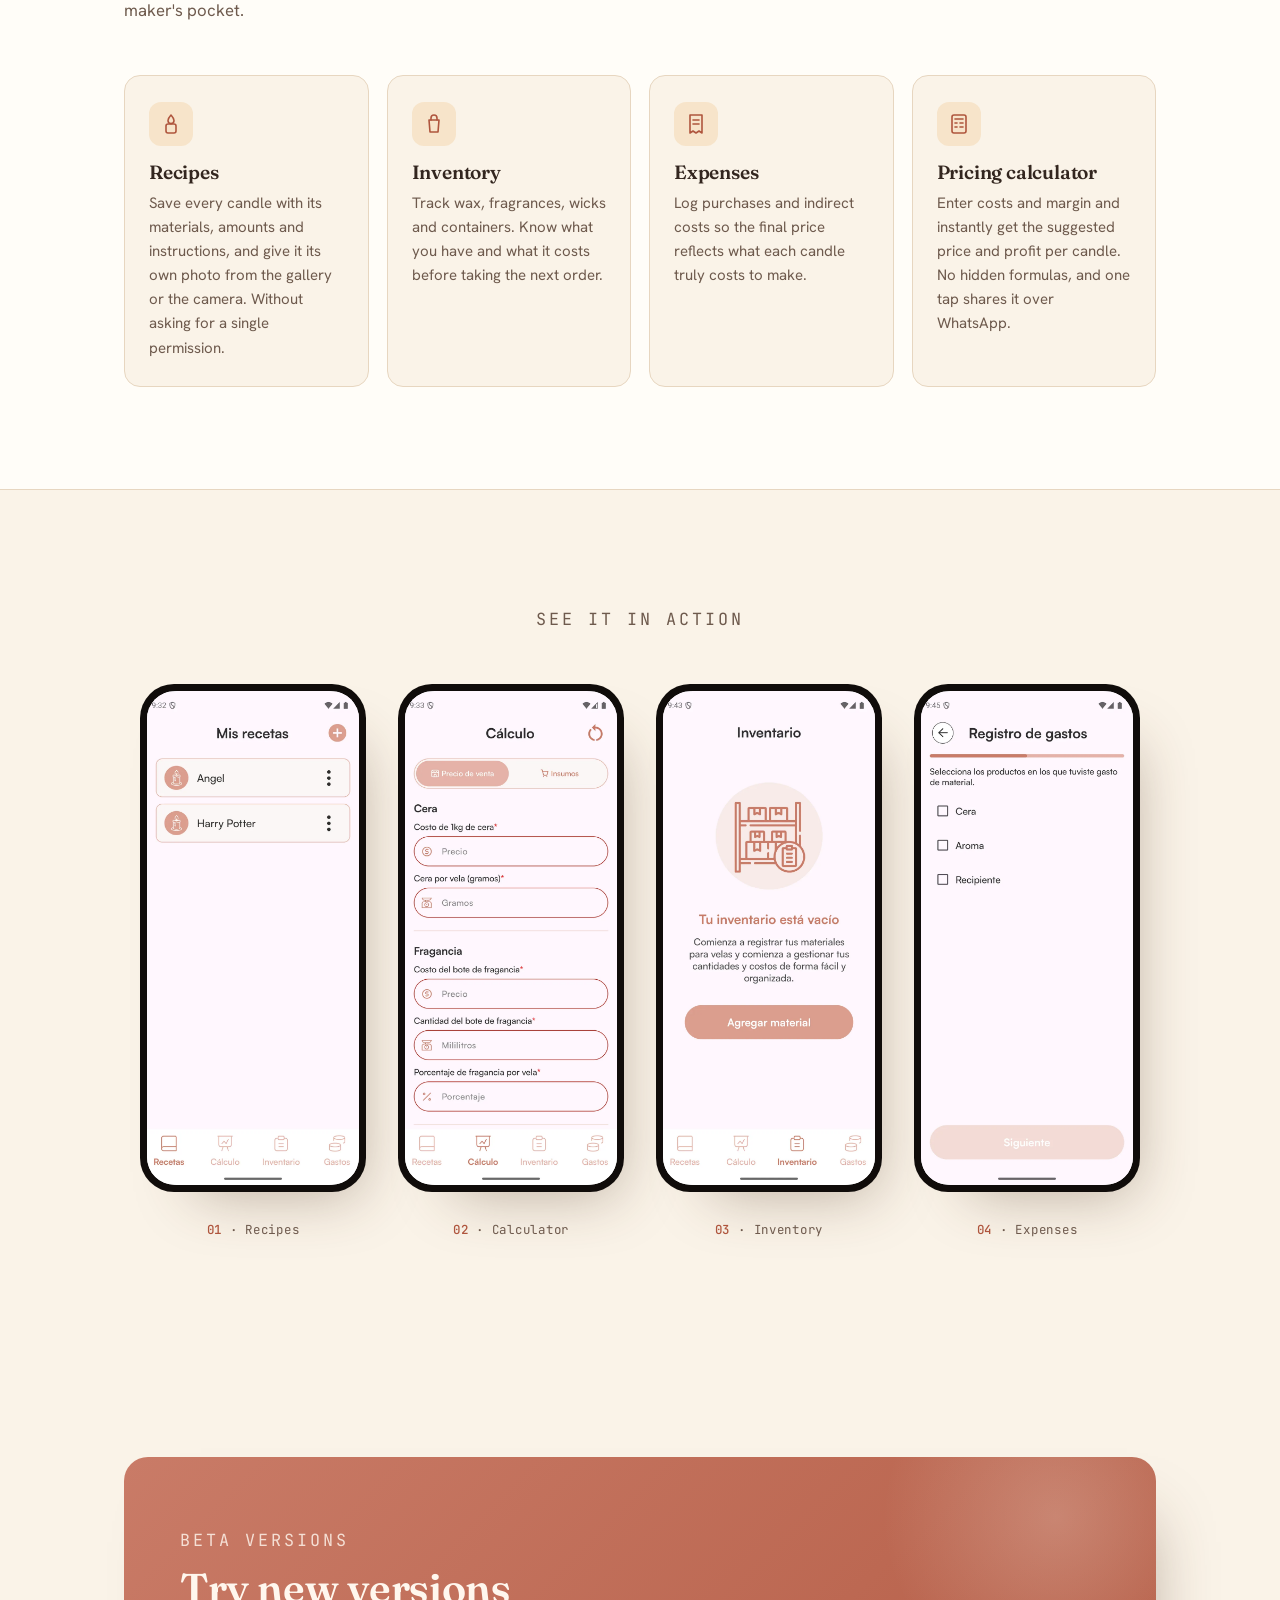
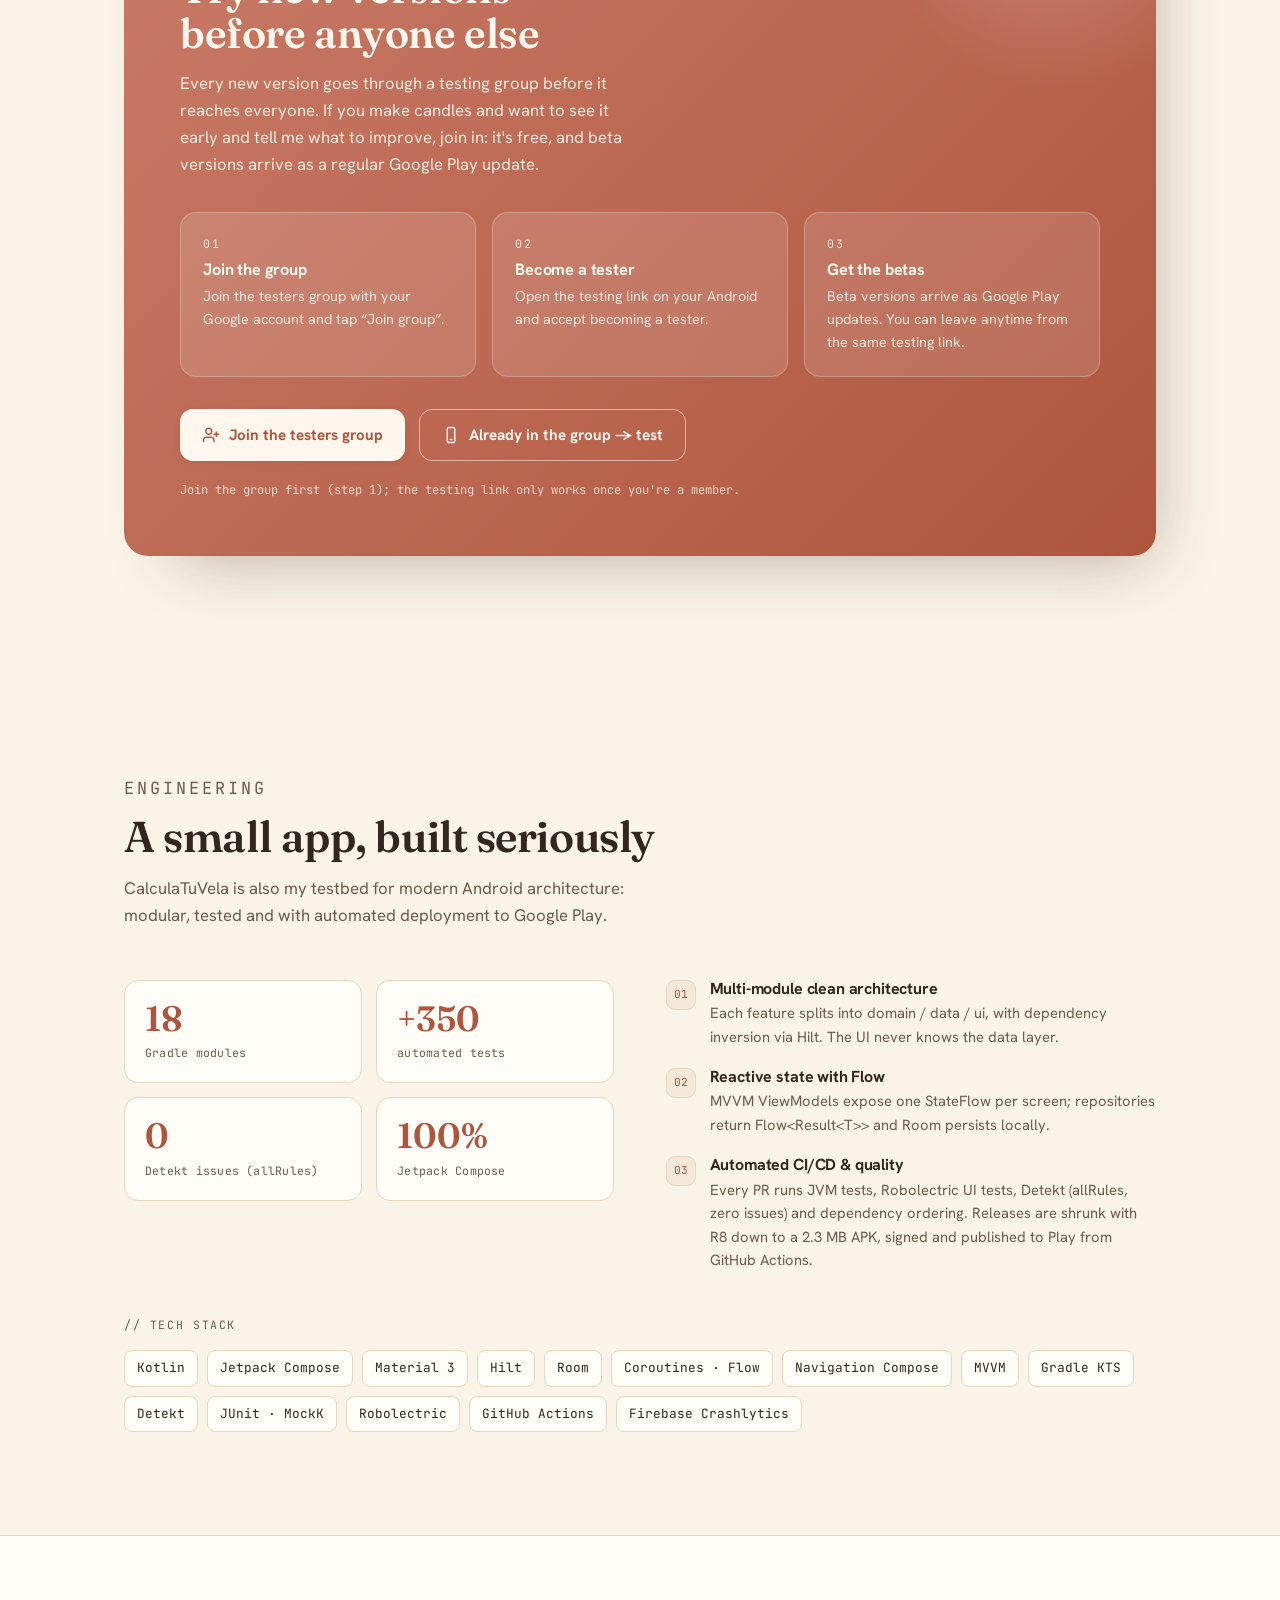
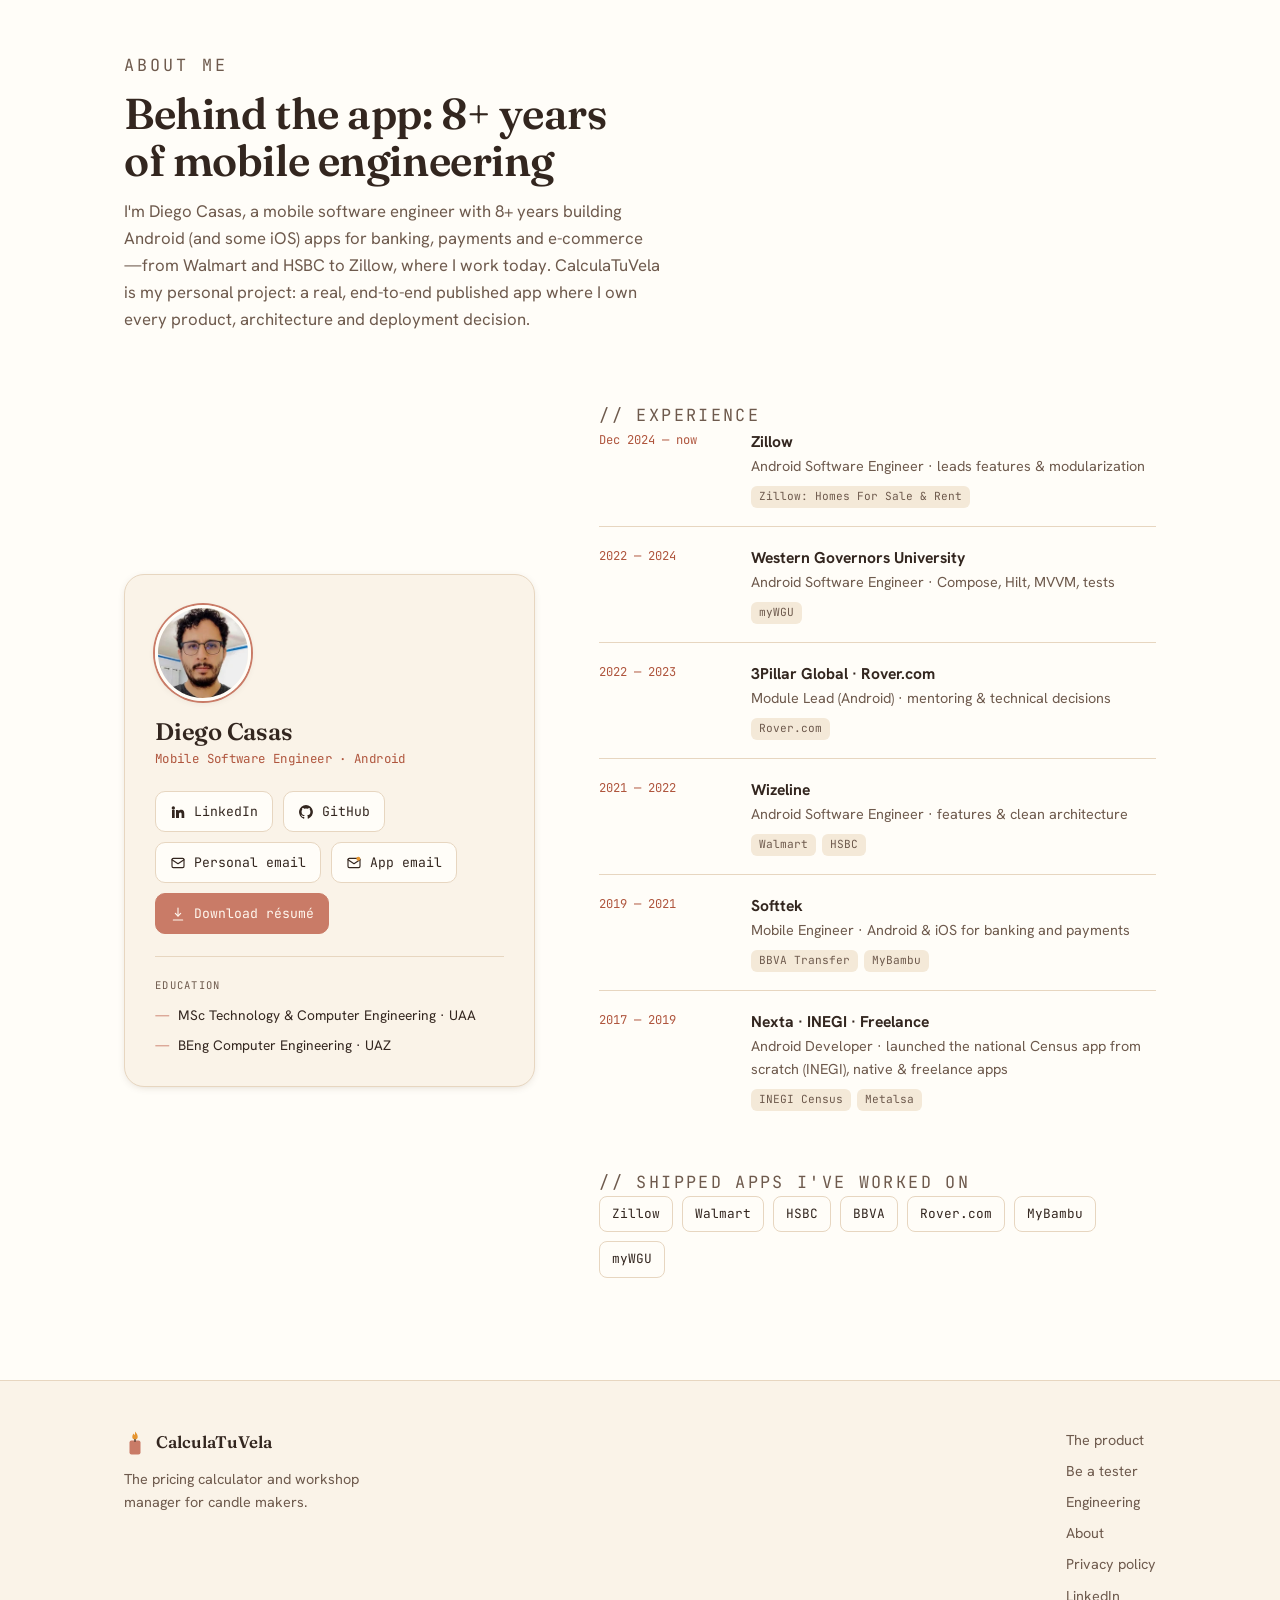
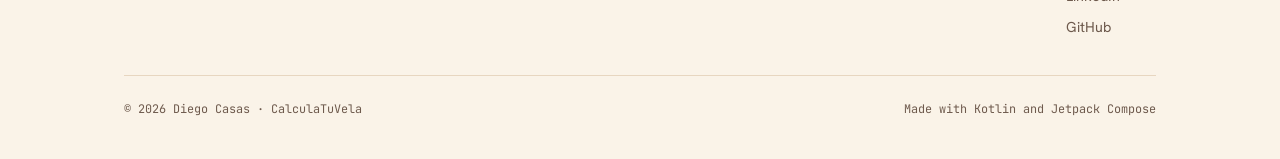
==== commit 04cea370: "Update experience to 8+ years and correct the bachelor's degree The degree from UAZ is Computer Engi" ====
--- a/en/index.html
+++ b/en/index.html
@@ -56,16 +56,22 @@
   .hero h1 .flame-word { position: relative; color: var(--terracotta-ink); font-style: italic; }
   .hero .lede { font-size: clamp(1.05rem, 1.6vw, 1.22rem); color: var(--ink-soft); margin: 22px 0 0; max-width: 42ch; }
   .cta-row { display: flex; flex-wrap: wrap; gap: 14px; margin-top: 34px; align-items: center; }
-  .badge-soon {
+  .badge-play {
     display: inline-flex; align-items: center; gap: 12px;
     background: var(--ink); color: var(--ground);
     padding: 11px 20px 11px 16px; border-radius: 13px; text-decoration: none;
-    box-shadow: var(--shadow-sm); cursor: default;
-  }
-  .badge-soon .gp { width: 26px; height: 26px; flex-shrink: 0; }
-  .badge-soon .bt { display: flex; flex-direction: column; line-height: 1.1; text-align: left; }
-  .badge-soon .bt small { font-size: 0.62rem; letter-spacing: 0.14em; text-transform: uppercase; opacity: 0.72; font-family: var(--font-mono); }
-  .badge-soon .bt strong { font-size: 1rem; font-weight: 600; }
+    box-shadow: var(--shadow-sm); transition: transform .18s;
+  }
+  .badge-play:hover { transform: translateY(-2px); }
+  .badge-play .gp { width: 26px; height: 26px; flex-shrink: 0; }
+  .badge-play .bt { display: flex; flex-direction: column; line-height: 1.1; text-align: left; }
+  .badge-play .bt small { font-size: 0.62rem; letter-spacing: 0.14em; text-transform: uppercase; opacity: 0.72; font-family: var(--font-mono); }
+  .badge-play .bt strong { font-size: 1rem; font-weight: 600; }
+  /* The QR is for desktop visitors; on a phone the Play button is one tap away. */
+  .qr-card { display: flex; align-items: center; gap: 14px; margin-top: 22px; max-width: 34ch; }
+  .qr-card svg { width: 92px; height: 92px; flex-shrink: 0; background: #fff; border-radius: 10px; padding: 4px; box-shadow: var(--shadow-sm); }
+  .qr-card p { margin: 0; font-size: 0.88rem; color: var(--ink-soft); }
+  @media (max-width: 860px), (hover: none) { .qr-card { display: none; } }
   .btn-ghost {
     display: inline-flex; align-items: center; gap: 8px;
     padding: 12px 20px; border-radius: 13px; text-decoration: none;
@@ -306,7 +312,7 @@
       <h1>Price your candles <span class='flame-word'>without burning</span> your margin.</h1>
       <p class="lede">CalculaTuVela brings recipes, inventory, expenses and a pricing calculator into one app made for artisan candle workshops.</p>
       <div class="cta-row">
-        <span class="badge-soon" role="img" aria-label="Coming soon to Google Play">
+        <a class="badge-play" href="https://play.google.com/store/apps/details?id=com.diegocasas.calculatuvela" target="_blank" rel="noopener" aria-label="Get it on Google Play">
           <svg class="gp" viewBox="0 0 48 48" aria-hidden="true">
             <path d="M8 6.5v35l19-17.5z" fill="#00D2FF"/>
             <path d="M8 6.5 33 21l6-5.5L11 4.5A3 3 0 0 0 8 6.5z" fill="#00E676"/>
@@ -314,16 +320,20 @@
             <path d="M33 21l6-5.5 5.5 3.2a3 3 0 0 1 0 5.2L39 27l-6-5.5 0 0z" fill="#FFC107"/>
           </svg>
           <span class="bt">
-            <small>Coming soon to</small>
+            <small>Get it on</small>
             <strong>Google Play</strong>
           </span>
-        </span>
+        </a>
         <a class="btn-ghost" href="#ingenieria">
           <svg viewBox="0 0 24 24" fill="none" stroke="currentColor" stroke-width="1.8" stroke-linecap="round" stroke-linejoin="round" aria-hidden="true"><polyline points="9 8 5 12 9 16"/><polyline points="15 8 19 12 15 16"/></svg>
           <span>How it's built</span>
         </a>
       </div>
-      <p class="hero-note"><span class="dot"></span><span>In closed testing · heading to production</span></p>
+      <p class="hero-note"><span class="dot"></span><span>Free on Google Play · no account, works offline</span></p>
+      <div class="qr-card">
+        <svg viewBox="0 0 41 41" aria-hidden="true"><path stroke="#000" d="M2 2.5h7m1 0h2m1 0h1m3 0h1m2 0h2m3 0h1m2 0h3m1 0h7m-37 1h1m5 0h1m4 0h1m3 0h1m1 0h2m1 0h2m2 0h1m3 0h1m1 0h1m5 0h1m-37 1h1m1 0h3m1 0h1m4 0h2m1 0h1m1 0h6m1 0h2m1 0h1m1 0h1m1 0h1m1 0h3m1 0h1m-37 1h1m1 0h3m1 0h1m1 0h3m2 0h4m2 0h2m3 0h5m1 0h1m1 0h3m1 0h1m-37 1h1m1 0h3m1 0h1m1 0h1m1 0h1m1 0h1m5 0h1m3 0h2m1 0h4m1 0h1m1 0h3m1 0h1m-37 1h1m5 0h1m1 0h1m2 0h1m4 0h1m1 0h3m4 0h2m1 0h1m1 0h1m5 0h1m-37 1h7m1 0h1m1 0h1m1 0h1m1 0h1m1 0h1m1 0h1m1 0h1m1 0h1m1 0h1m1 0h1m1 0h1m1 0h7m-29 1h1m3 0h2m3 0h2m2 0h1m2 0h1m1 0h1m-27 1h1m3 0h1m1 0h4m3 0h1m1 0h1m2 0h7m2 0h7m2 0h1m-36 1h5m2 0h2m3 0h2m1 0h2m1 0h2m1 0h2m1 0h1m1 0h2m3 0h2m1 0h1m-35 1h1m2 0h3m3 0h3m3 0h1m1 0h1m2 0h1m1 0h5m1 0h1m3 0h2m-31 1h1m3 0h1m1 0h1m1 0h2m3 0h2m2 0h4m1 0h4m1 0h1m1 0h3m-36 1h2m1 0h1m1 0h2m1 0h1m6 0h3m1 0h1m1 0h2m1 0h1m4 0h2m2 0h4m-35 1h2m1 0h1m3 0h2m1 0h2m1 0h4m4 0h6m3 0h2m-33 1h1m1 0h1m1 0h2m1 0h1m1 0h3m1 0h3m1 0h1m2 0h1m1 0h3m1 0h1m1 0h6m-35 1h3m4 0h1m1 0h1m1 0h5m5 0h4m1 0h1m4 0h2m1 0h1m-35 1h3m1 0h1m1 0h2m5 0h1m1 0h2m2 0h5m2 0h1m2 0h3m1 0h2m-34 1h1m3 0h1m2 0h3m2 0h2m3 0h6m2 0h3m3 0h4m-35 1h3m2 0h3m1 0h1m1 0h1m2 0h1m1 0h2m1 0h1m2 0h2m1 0h2m2 0h1m1 0h1m1 0h1m-35 1h1m1 0h1m4 0h1m2 0h1m3 0h4m3 0h1m6 0h2m1 0h2m1 0h2m-33 1h1m2 0h2m2 0h1m3 0h1m2 0h1m1 0h1m1 0h2m1 0h1m4 0h3m2 0h1m-30 1h1m2 0h2m2 0h1m1 0h3m1 0h1m3 0h2m2 0h3m2 0h2m-30 1h1m2 0h2m1 0h2m2 0h3m1 0h1m2 0h2m1 0h6m2 0h4m-35 1h2m5 0h1m1 0h4m2 0h4m2 0h1m2 0h1m6 0h2m1 0h1m1 0h1m-36 1h2m2 0h3m2 0h2m1 0h1m1 0h1m2 0h7m2 0h1m1 0h3m1 0h3m-36 1h1m1 0h3m2 0h1m5 0h1m2 0h1m5 0h2m1 0h4m2 0h2m-31 1h2m2 0h1m1 0h1m1 0h1m1 0h2m2 0h3m3 0h2m2 0h2m1 0h1m1 0h1m-29 1h2m3 0h1m4 0h1m3 0h2m1 0h5m1 0h1m4 0h2m1 0h3m-37 1h2m1 0h1m2 0h3m3 0h4m1 0h1m2 0h5m1 0h7m1 0h1m-27 1h2m1 0h1m3 0h3m5 0h1m1 0h2m1 0h1m3 0h1m2 0h1m-36 1h7m1 0h1m1 0h1m2 0h3m2 0h1m1 0h1m2 0h3m2 0h1m1 0h1m1 0h1m2 0h1m-36 1h1m5 0h1m2 0h2m1 0h1m1 0h3m2 0h4m3 0h3m3 0h3m1 0h1m-37 1h1m1 0h3m1 0h1m1 0h2m2 0h1m1 0h1m1 0h1m3 0h3m1 0h1m3 0h7m1 0h1m-37 1h1m1 0h3m1 0h1m3 0h1m2 0h2m3 0h1m4 0h1m2 0h2m1 0h3m1 0h2m1 0h1m-37 1h1m1 0h3m1 0h1m2 0h2m1 0h2m1 0h1m1 0h2m1 0h2m1 0h5m2 0h1m-31 1h1m5 0h1m2 0h1m1 0h1m3 0h3m2 0h2m1 0h1m3 0h1m4 0h1m1 0h2m-36 1h7m1 0h3m1 0h1m1 0h1m2 0h1m1 0h3m2 0h1m2 0h1m1 0h1m1 0h1m2 0h3"/></svg>
+        <p>On a computer? Scan the code with your Android to install it.</p>
+      </div>
     </div>
 
     <div class="phone-stage">
@@ -407,9 +417,9 @@
   <div class="wrap">
     <div class="testers-card">
       <div class="testers-head">
-        <p class="eyebrow">Be one of the first</p>
-        <h2>Join the CalculaTuVela testing group</h2>
-        <p>I'm polishing the app before its Google Play launch and I'm looking for candle makers to try it out. It's free — you just need an Android and to open it now and then over the next weeks. Your feedback shapes the final version.</p>
+        <p class="eyebrow">Beta versions</p>
+        <h2>Try new versions before anyone else</h2>
+        <p>Every new version goes through a testing group before it reaches everyone. If you make candles and want to see it early and tell me what to improve, join in: it's free, and beta versions arrive as a regular Google Play update.</p>
       </div>
 
       <div class="tester-steps">
@@ -425,8 +435,8 @@
         </div>
         <div class="tstep">
           <div class="num">03</div>
-          <h3>Install &amp; try it</h3>
-          <p>Download it from Google Play and open it a few times over these weeks.</p>
+          <h3>Get the betas</h3>
+          <p>Beta versions arrive as Google Play updates. You can leave anytime from the same testing link.</p>
         </div>
       </div>
 
@@ -514,8 +524,8 @@
   <div class="wrap">
     <div class="section-head">
       <p class="eyebrow">About me</p>
-      <h2>Behind the app: 7+ years of mobile engineering</h2>
-      <p>I'm Diego Casas, a mobile software engineer with 7+ years building Android (and some iOS) apps for banking, payments and e-commerce —from Walmart and HSBC to Zillow, where I work today. CalculaTuVela is my personal project: a real, end-to-end published app where I own every product, architecture and deployment decision.</p>
+      <h2>Behind the app: 8+ years of mobile engineering</h2>
+      <p>I'm Diego Casas, a mobile software engineer with 8+ years building Android (and some iOS) apps for banking, payments and e-commerce —from Walmart and HSBC to Zillow, where I work today. CalculaTuVela is my personal project: a real, end-to-end published app where I own every product, architecture and deployment decision.</p>
     </div>
 
     <div class="about-grid">
@@ -549,7 +559,7 @@
           <div class="lab">Education</div>
           <ul>
             <li><i>—</i><span>MSc Technology &amp; Computer Engineering · UAA</span></li>
-            <li><i>—</i><span>BSc Computer Science · UAZ</span></li>
+            <li><i>—</i><span>BEng Computer Engineering · UAZ</span></li>
           </ul>
         </div>
       </div>
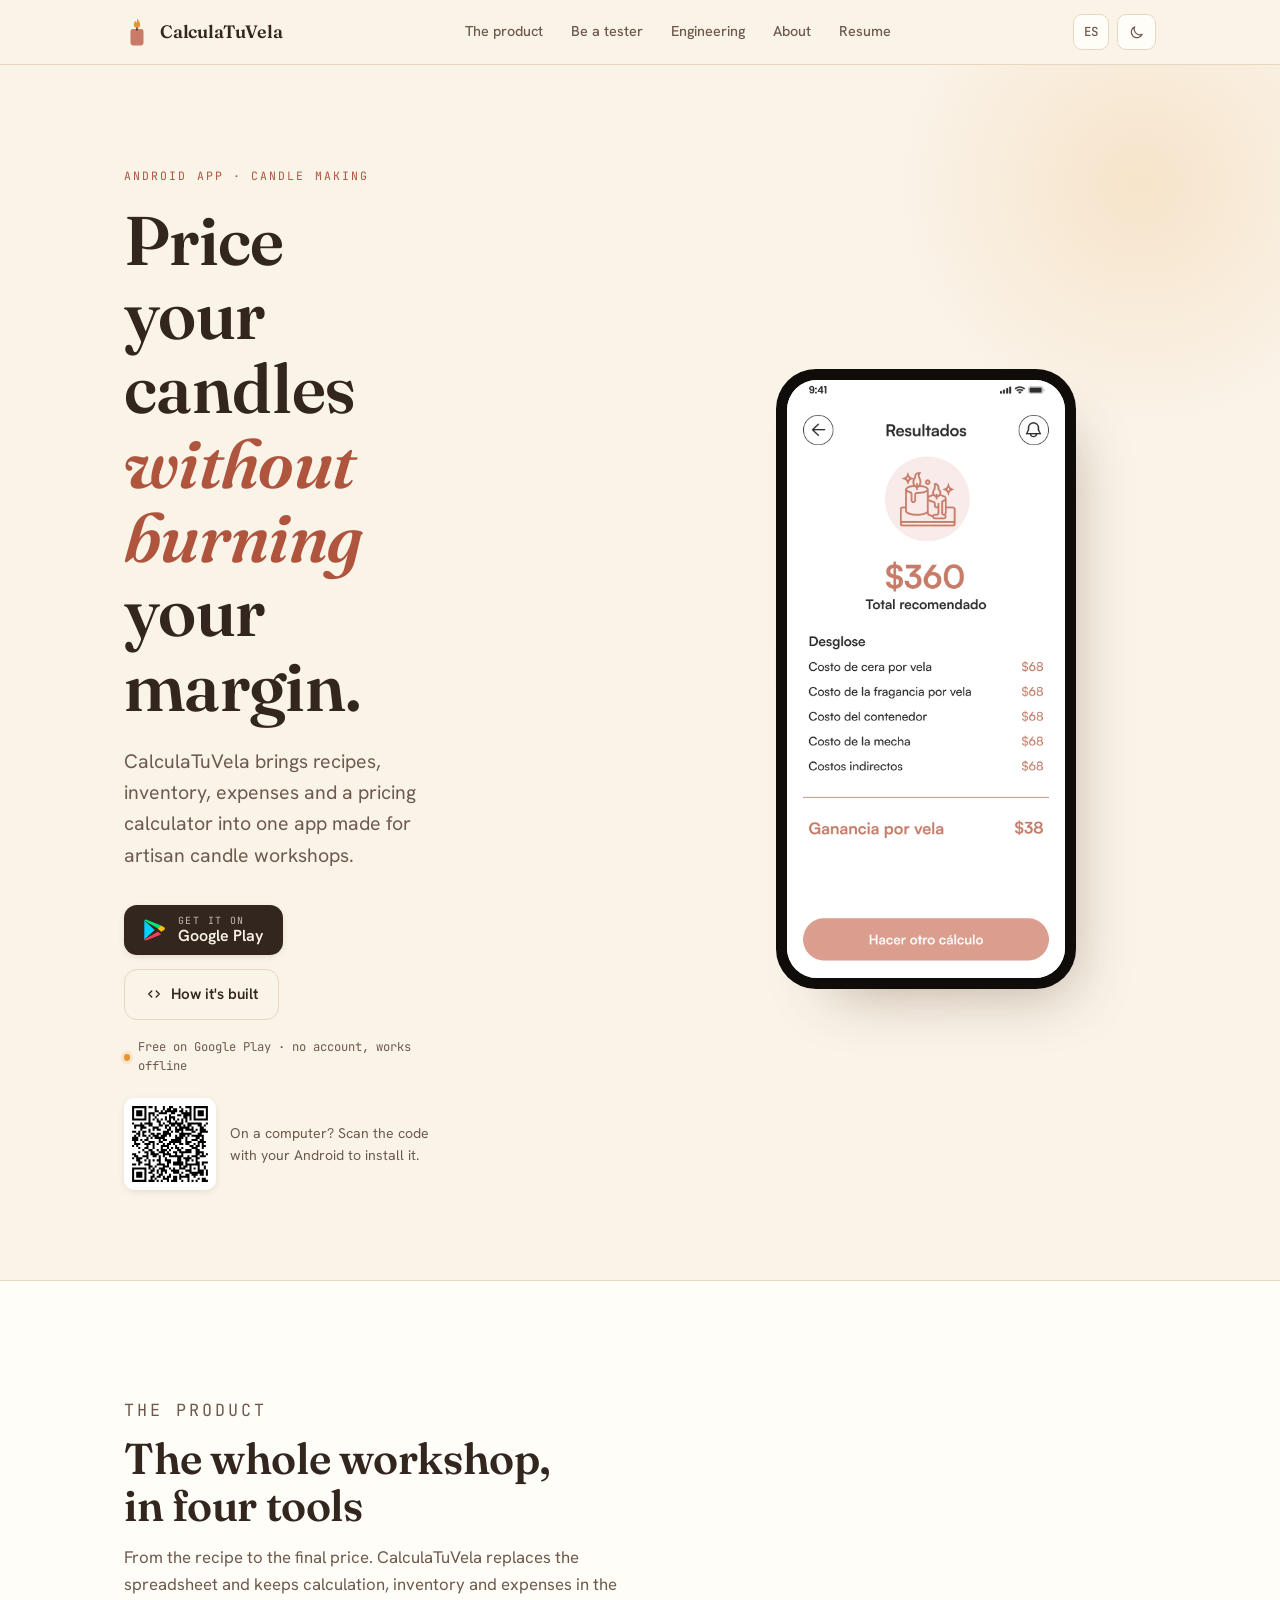
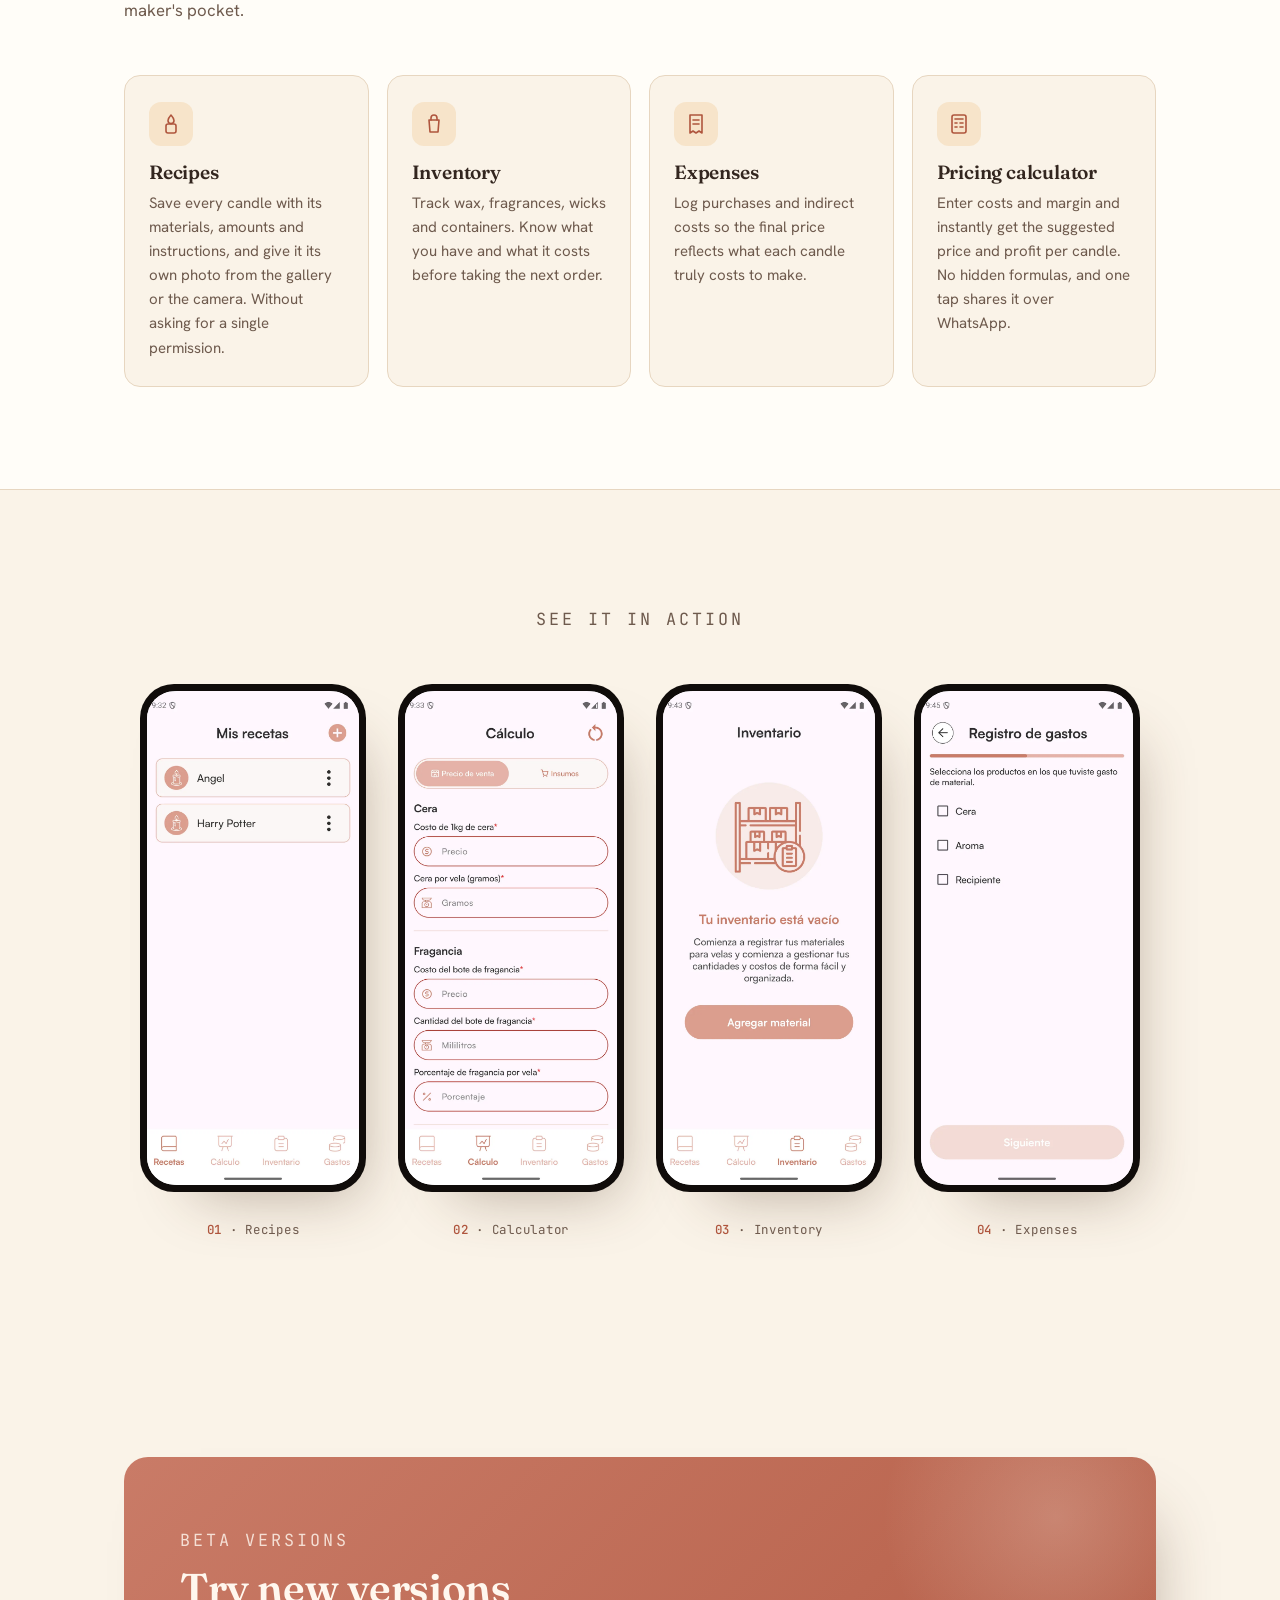
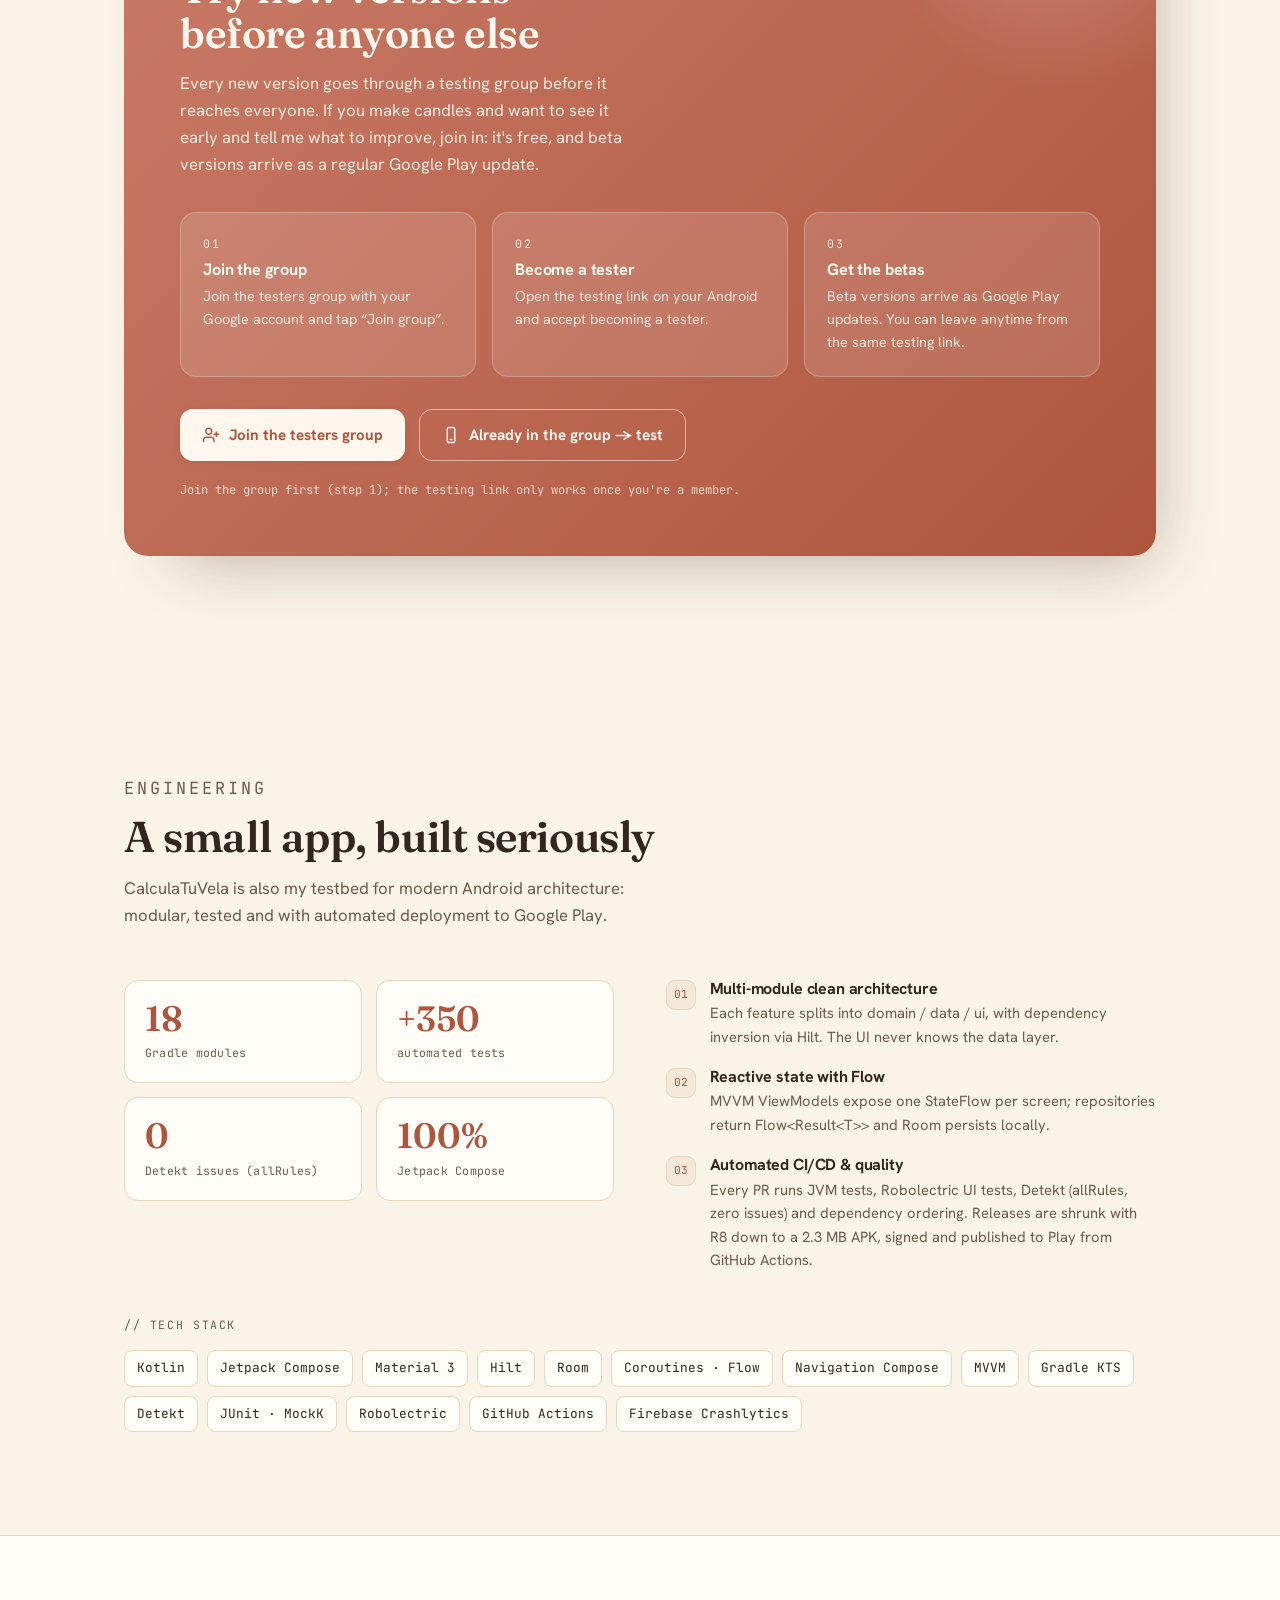
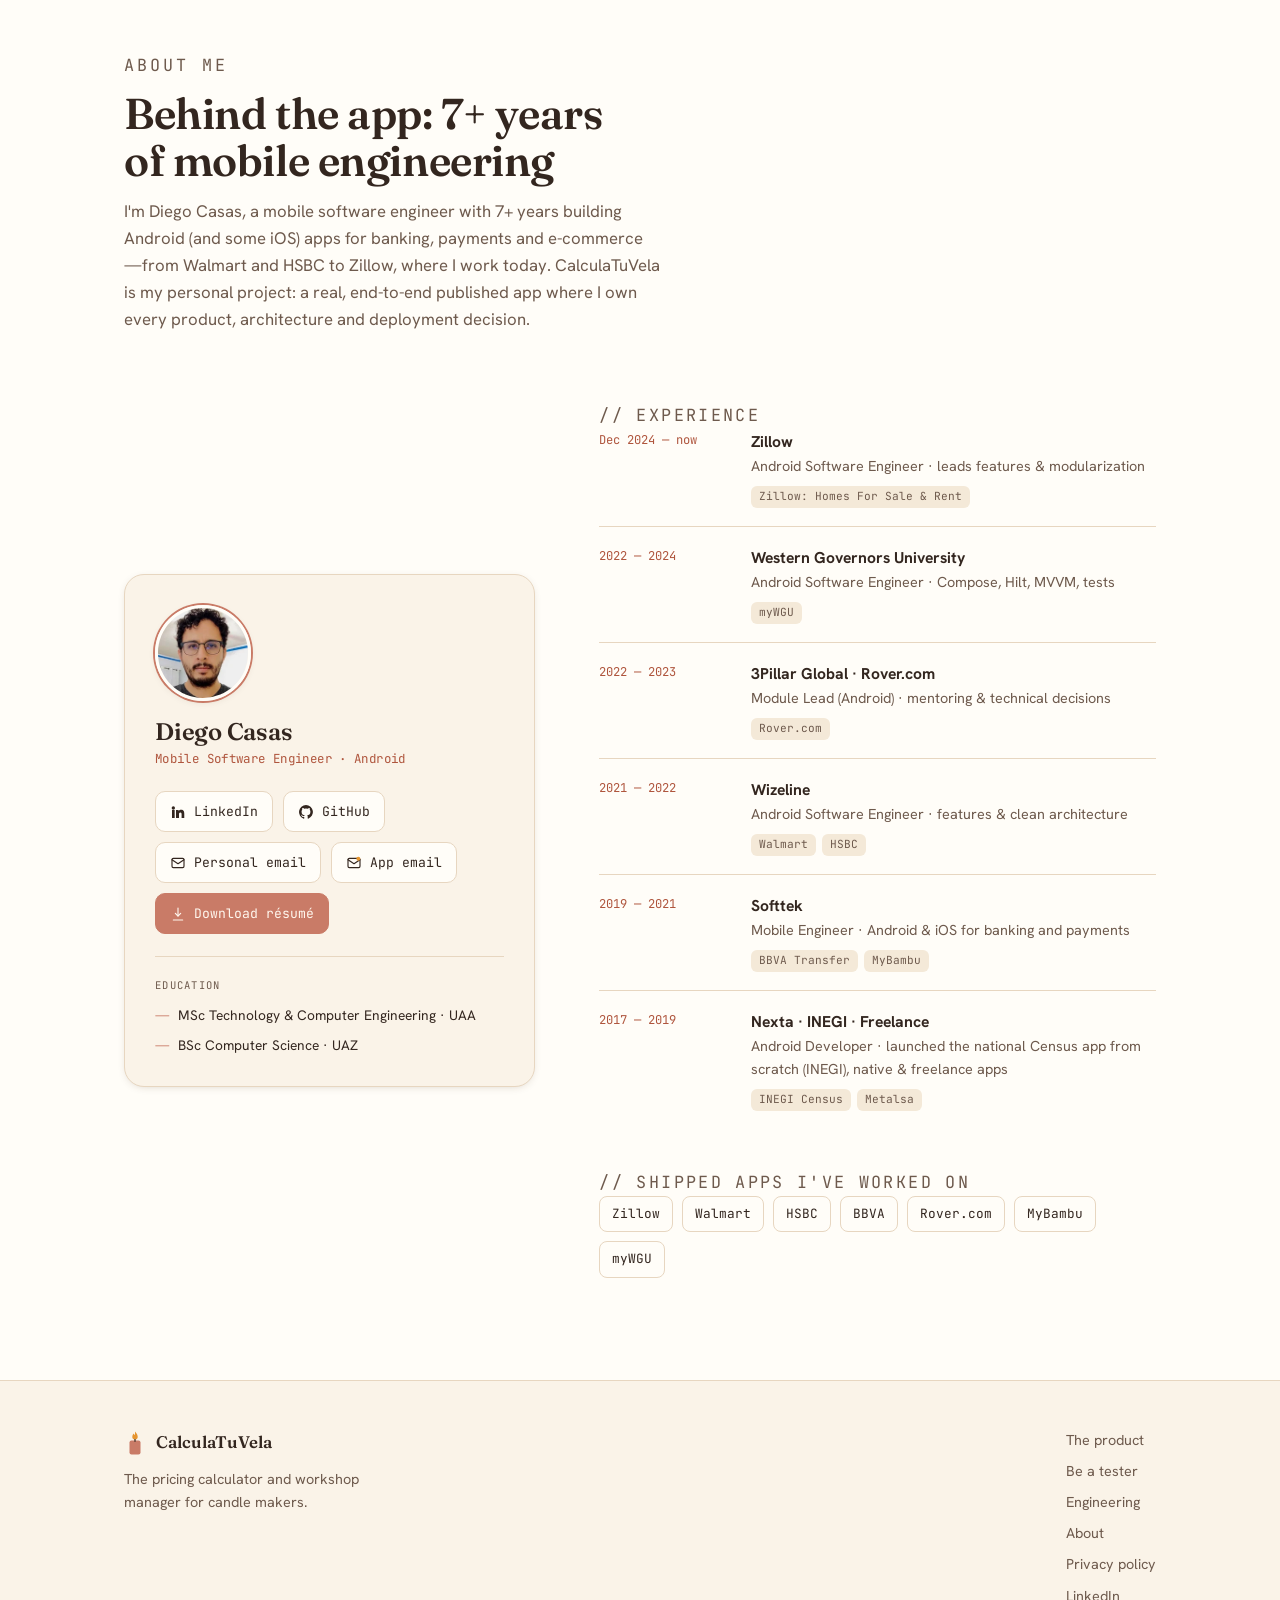
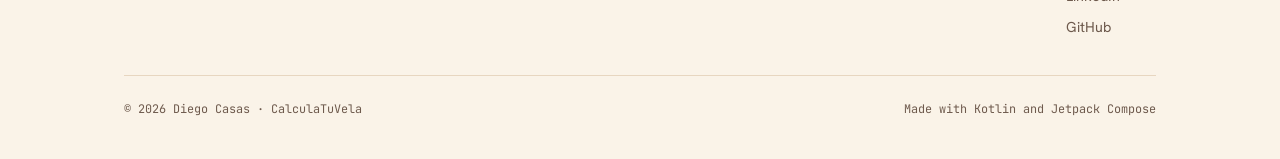
==== commit bc7e2cc6: "Link the Play listing now that the app is public CalculaTuVela reached production on Google Play on " ====
--- a/en/index.html
+++ b/en/index.html
@@ -524,8 +524,8 @@
   <div class="wrap">
     <div class="section-head">
       <p class="eyebrow">About me</p>
-      <h2>Behind the app: 8+ years of mobile engineering</h2>
-      <p>I'm Diego Casas, a mobile software engineer with 8+ years building Android (and some iOS) apps for banking, payments and e-commerce —from Walmart and HSBC to Zillow, where I work today. CalculaTuVela is my personal project: a real, end-to-end published app where I own every product, architecture and deployment decision.</p>
+      <h2>Behind the app: 7+ years of mobile engineering</h2>
+      <p>I'm Diego Casas, a mobile software engineer with 7+ years building Android (and some iOS) apps for banking, payments and e-commerce —from Walmart and HSBC to Zillow, where I work today. CalculaTuVela is my personal project: a real, end-to-end published app where I own every product, architecture and deployment decision.</p>
     </div>
 
     <div class="about-grid">
@@ -559,7 +559,7 @@
           <div class="lab">Education</div>
           <ul>
             <li><i>—</i><span>MSc Technology &amp; Computer Engineering · UAA</span></li>
-            <li><i>—</i><span>BEng Computer Engineering · UAZ</span></li>
+            <li><i>—</i><span>BSc Computer Science · UAZ</span></li>
           </ul>
         </div>
       </div>
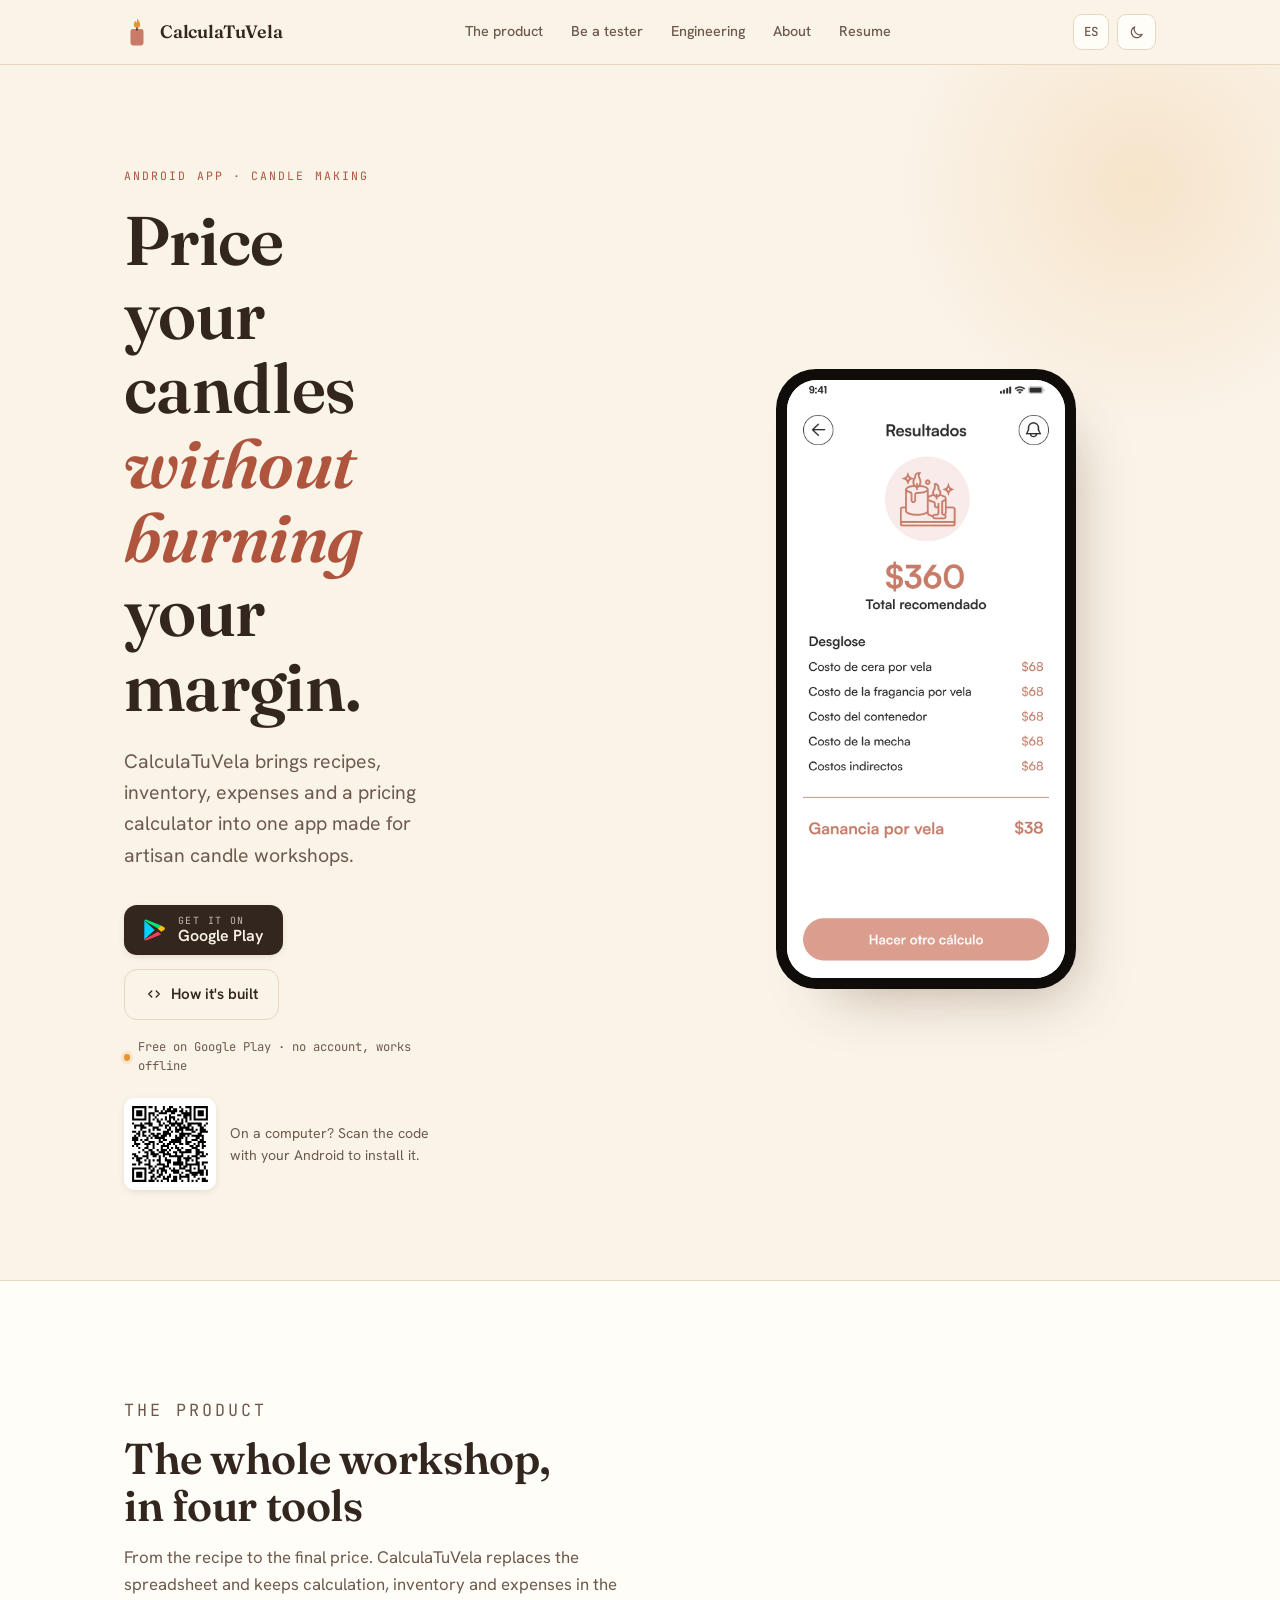
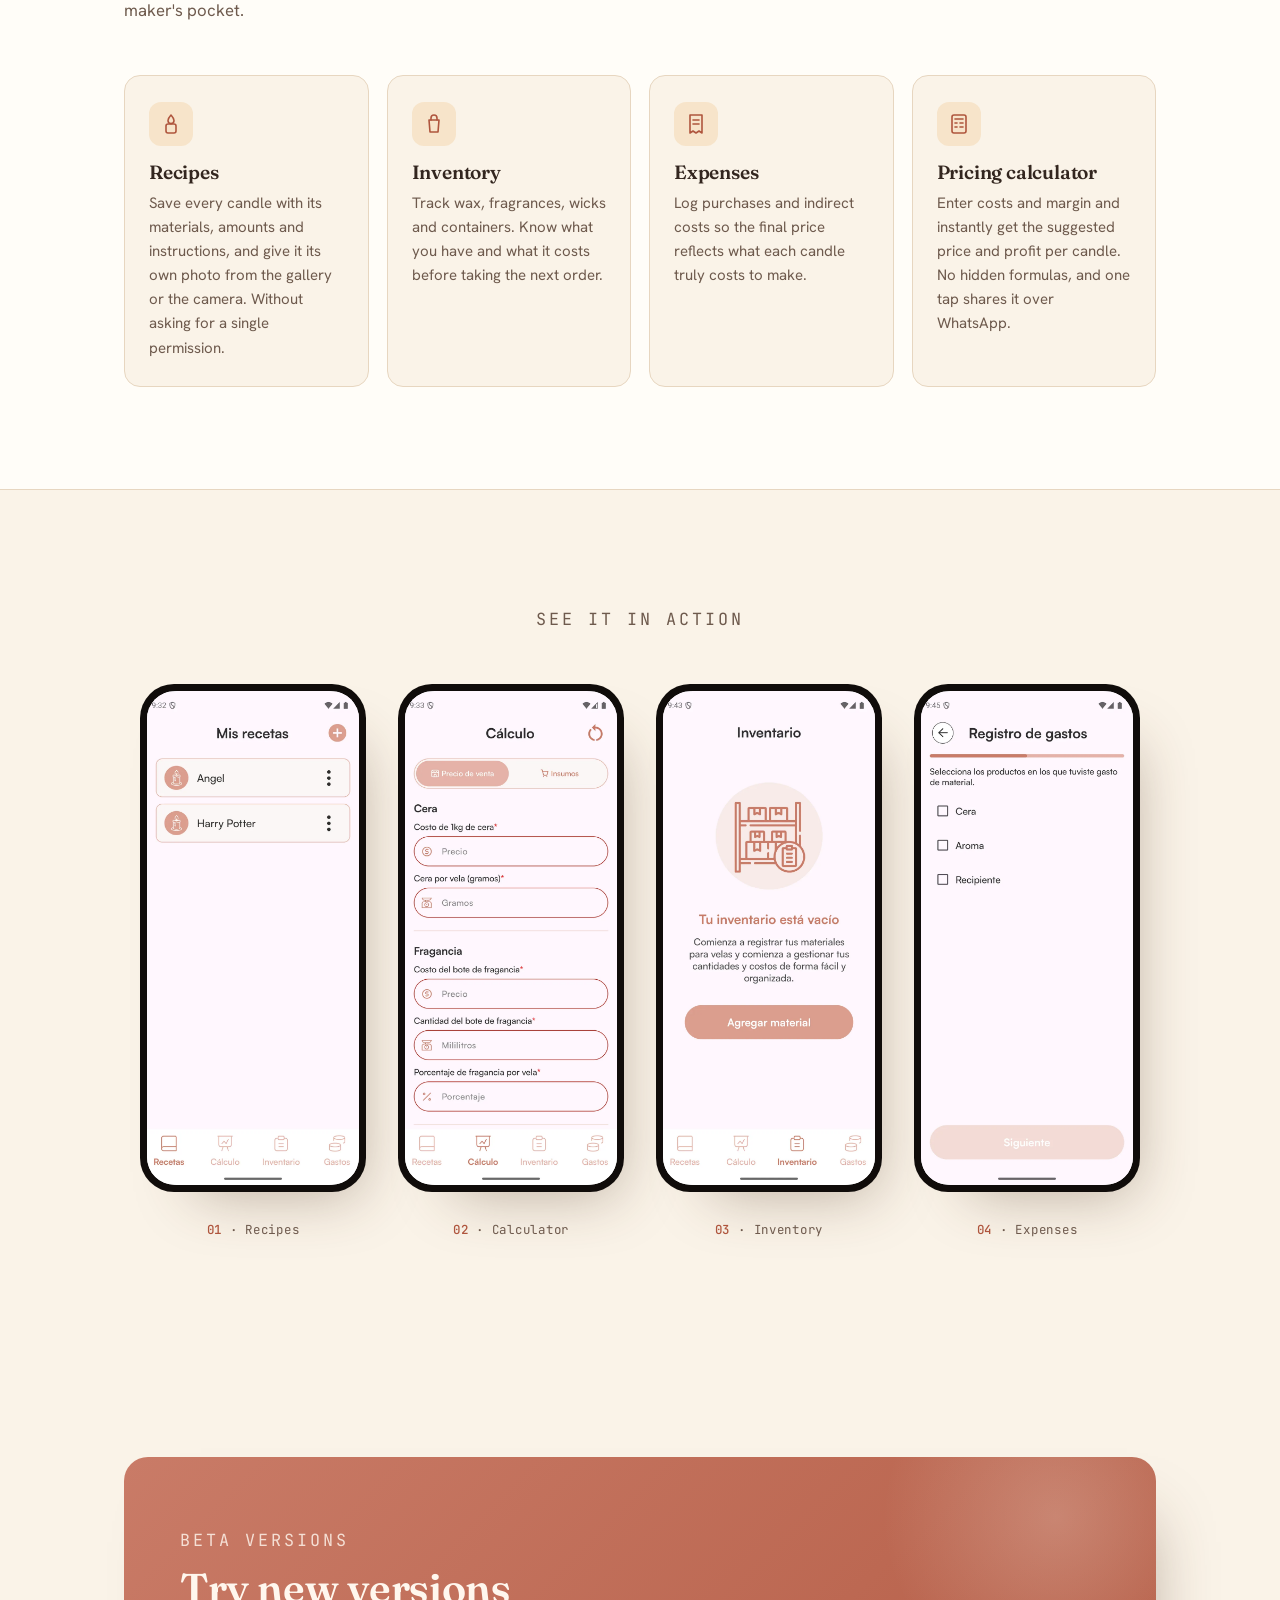
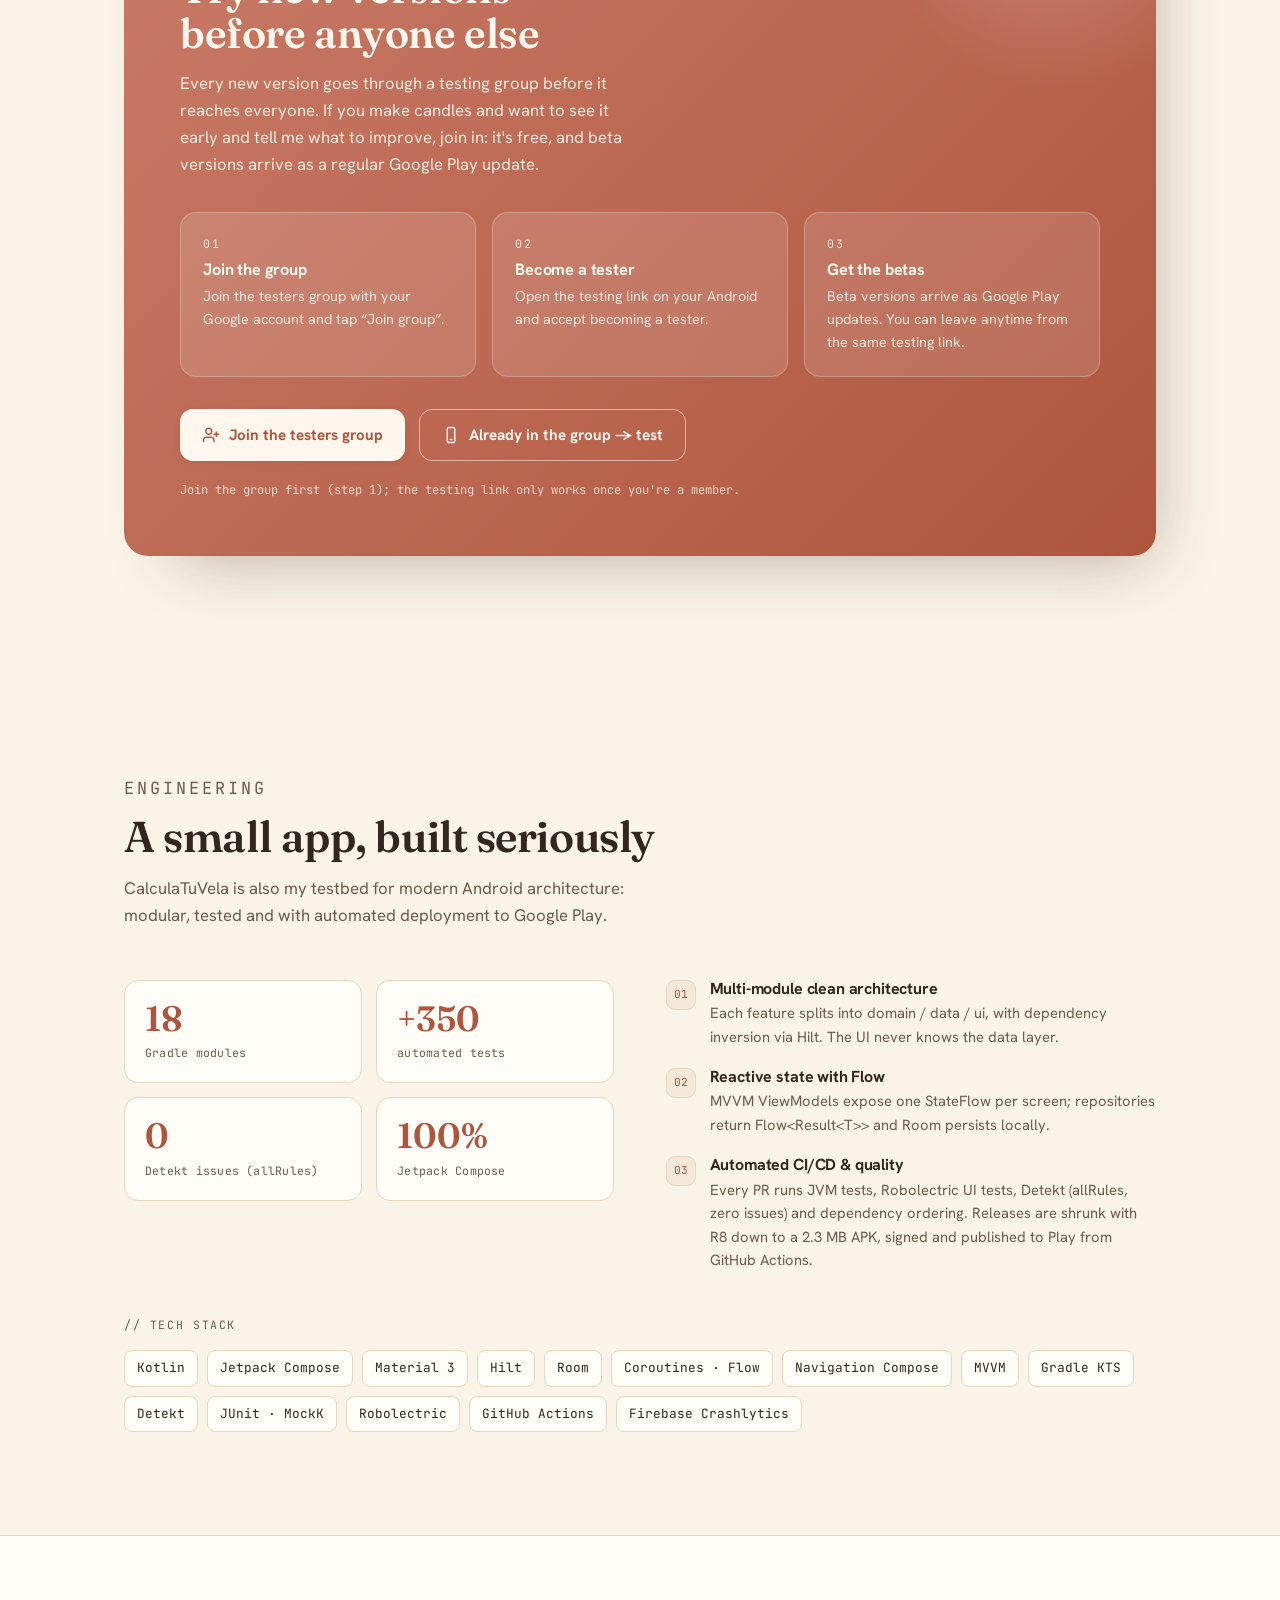
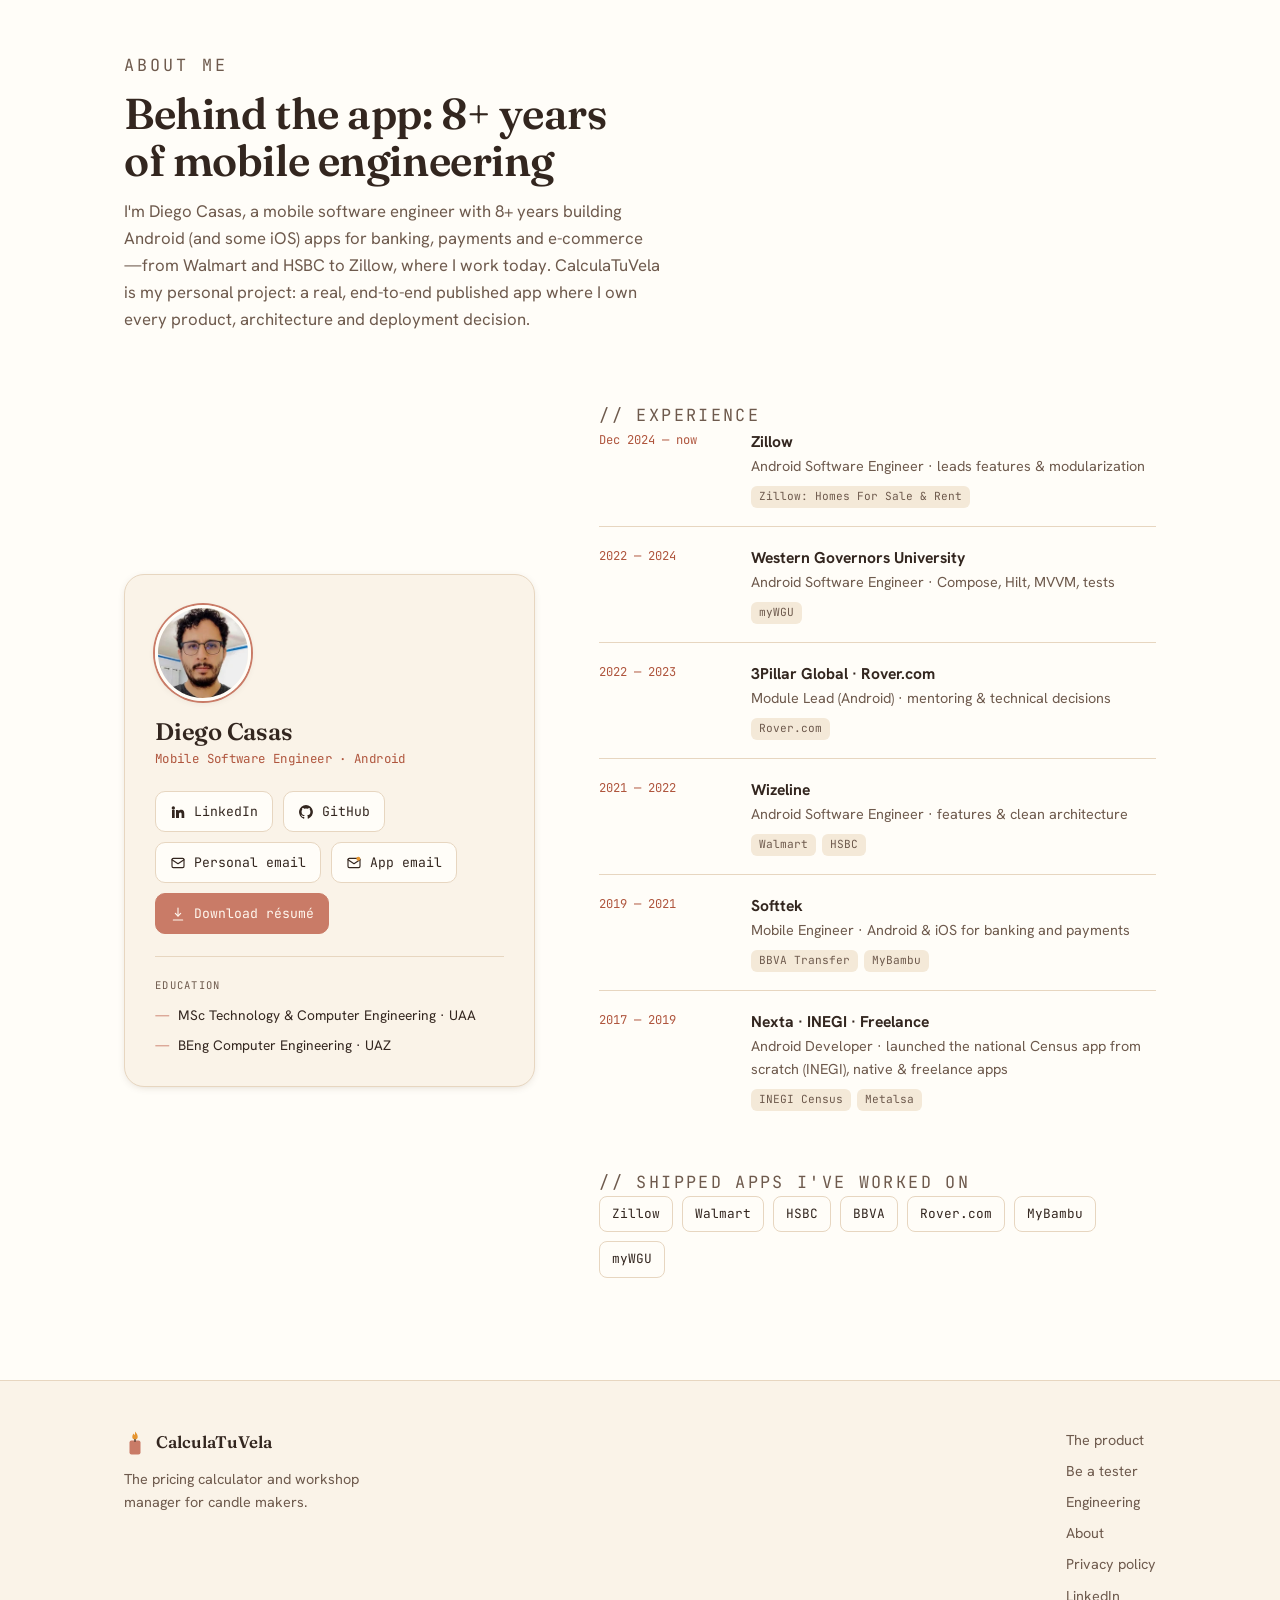
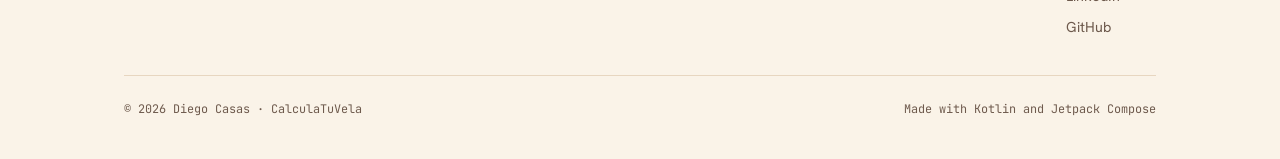
==== commit bbe0e204: "Merge pull request #3 from CalculaTuVela/content/play-launch Link the Play listing and refresh the p" ====
--- a/en/index.html
+++ b/en/index.html
@@ -524,8 +524,8 @@
   <div class="wrap">
     <div class="section-head">
       <p class="eyebrow">About me</p>
-      <h2>Behind the app: 7+ years of mobile engineering</h2>
-      <p>I'm Diego Casas, a mobile software engineer with 7+ years building Android (and some iOS) apps for banking, payments and e-commerce —from Walmart and HSBC to Zillow, where I work today. CalculaTuVela is my personal project: a real, end-to-end published app where I own every product, architecture and deployment decision.</p>
+      <h2>Behind the app: 8+ years of mobile engineering</h2>
+      <p>I'm Diego Casas, a mobile software engineer with 8+ years building Android (and some iOS) apps for banking, payments and e-commerce —from Walmart and HSBC to Zillow, where I work today. CalculaTuVela is my personal project: a real, end-to-end published app where I own every product, architecture and deployment decision.</p>
     </div>
 
     <div class="about-grid">
@@ -559,7 +559,7 @@
           <div class="lab">Education</div>
           <ul>
             <li><i>—</i><span>MSc Technology &amp; Computer Engineering · UAA</span></li>
-            <li><i>—</i><span>BSc Computer Science · UAZ</span></li>
+            <li><i>—</i><span>BEng Computer Engineering · UAZ</span></li>
           </ul>
         </div>
       </div>
